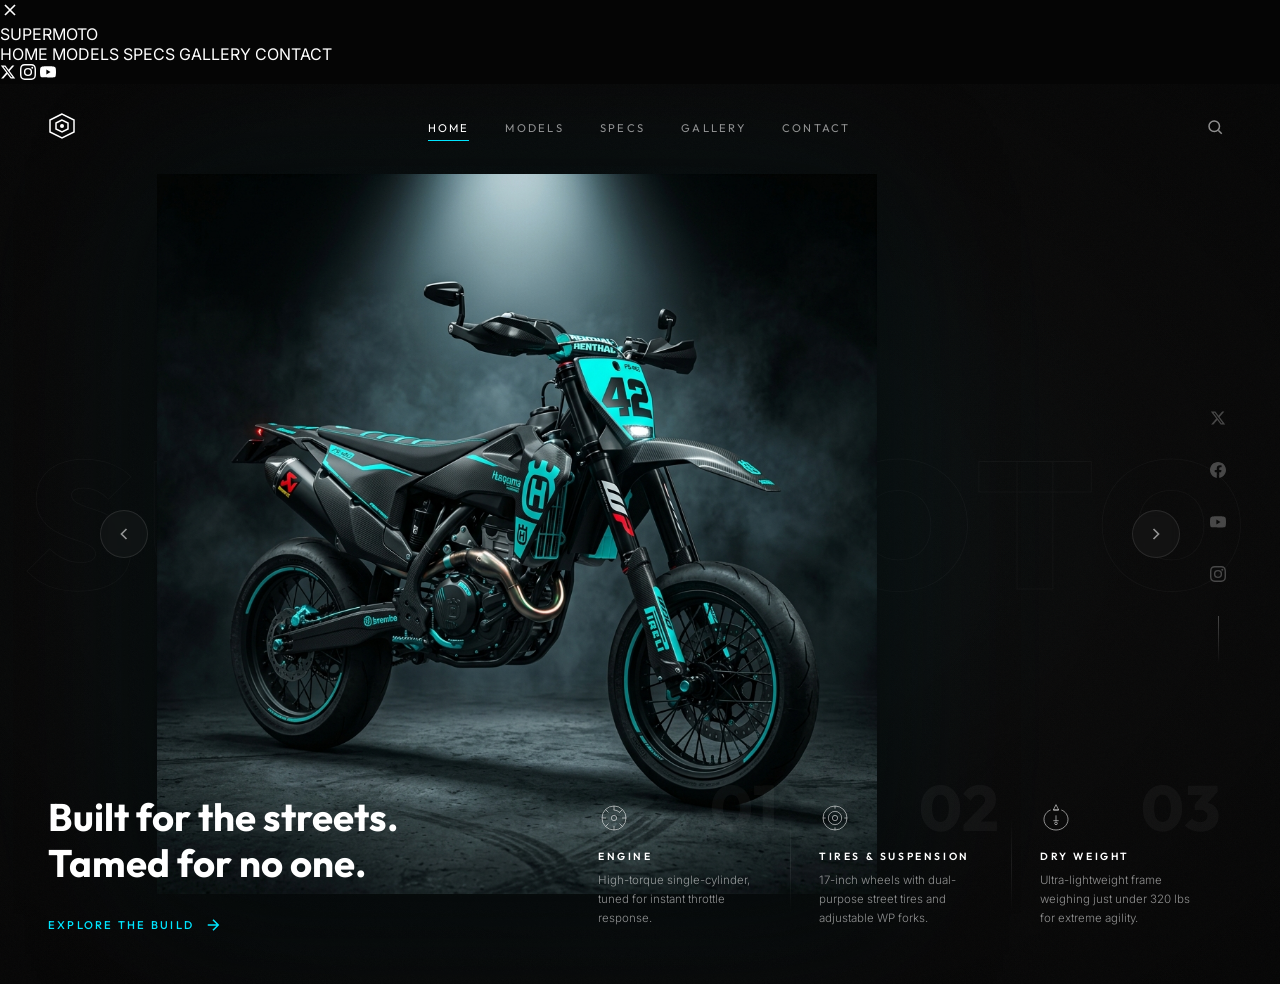
==== index.html @ 672d904a "first commit" ====
<!DOCTYPE html>
<html lang="en">

<head>
  <meta charset="UTF-8">
  <meta name="viewport" content="width=device-width, initial-scale=1.0">
  <meta name="description"
    content="Experience the raw power and agility of our supermoto machines. Built for the streets, tamed for no one.">
  <title>SUPERMOTO | Built for the Streets</title>
  <link rel="preconnect" href="https://fonts.googleapis.com">
  <link rel="preconnect" href="https://fonts.gstatic.com" crossorigin>
  <link
    href="https://fonts.googleapis.com/css2?family=Outfit:wght@100;200;300;400;500;600;700;800;900&family=Inter:wght@100;200;300;400;500;600;700&display=swap"
    rel="stylesheet">
  <link rel="stylesheet" href="asset/css/style.css">

  <!-- Favicon -->
  <link rel="icon" href="data:image/svg+xml,<svg xmlns='http://www.w3.org/2000/svg' viewBox='0 0 28 28'><path d='M14 2L2 8v12l12 6 12-6V8L14 2z' stroke='%2300e5ff' stroke-width='1.5' fill='none'/><circle cx='14' cy='14' r='2' fill='%2300e5ff'/></svg>">
</head>

<body>

  <!-- Preloader -->
  <div id="preloader" class="preloader">
    <div class="preloader-inner">
      <div class="preloader-line"></div>
      <span class="preloader-text">SUPERMOTO</span>
    </div>
  </div>

  <!-- Mobile Menu Overlay -->
  <div class="mobile-menu-overlay" id="mobile-menu-overlay" aria-hidden="true"></div>

  <!-- Mobile Drawer -->
  <nav class="mobile-drawer" id="mobile-drawer" role="dialog" aria-label="Mobile navigation" aria-hidden="true">
    <button class="mobile-drawer-close" id="mobile-drawer-close" aria-label="Close menu">
      <svg width="20" height="20" viewBox="0 0 24 24" fill="none" stroke="currentColor" stroke-width="2">
        <path d="M18 6 6 18M6 6l12 12"/>
      </svg>
    </button>
    <div class="mobile-drawer-logo">SUPERMOTO</div>
    <div class="mobile-drawer-links">
      <a href="#" class="mobile-nav-link active" data-page="home">HOME</a>
      <a href="models.html" class="mobile-nav-link" data-page="models">MODELS</a>
      <a href="specs.html" class="mobile-nav-link" data-page="specs">SPECS</a>
      <a href="gallery.html" class="mobile-nav-link" data-page="gallery">GALLERY</a>
      <a href="contact.html" class="mobile-nav-link" data-page="contact">CONTACT</a>
    </div>
    <div class="mobile-drawer-socials">
      <a href="#" class="mobile-social-link" aria-label="Twitter" rel="noopener">
        <svg width="16" height="16" viewBox="0 0 24 24" fill="currentColor"><path d="M18.244 2.25h3.308l-7.227 8.26 8.502 11.24H16.17l-5.214-6.817L4.99 21.75H1.68l7.73-8.835L1.254 2.25H8.08l4.713 6.231zm-1.161 17.52h1.833L7.084 4.126H5.117z"/></svg>
      </a>
      <a href="#" class="mobile-social-link" aria-label="Instagram" rel="noopener">
        <svg width="16" height="16" viewBox="0 0 24 24" fill="currentColor"><path d="M12 2.163c3.204 0 3.584.012 4.85.07 3.252.148 4.771 1.691 4.919 4.919.058 1.265.069 1.645.069 4.849 0 3.205-.012 3.584-.069 4.849-.149 3.225-1.664 4.771-4.919 4.919-1.266.058-1.644.07-4.85.07-3.204 0-3.584-.012-4.849-.07-3.26-.149-4.771-1.699-4.919-4.92-.058-1.265-.07-1.644-.07-4.849 0-3.204.013-3.583.07-4.849.149-3.227 1.664-4.771 4.919-4.919 1.266-.057 1.645-.069 4.849-.069zM12 0C8.741 0 8.333.014 7.053.072 2.695.272.273 2.69.073 7.052.014 8.333 0 8.741 0 12c0 3.259.014 3.668.072 4.948.2 4.358 2.618 6.78 6.98 6.98C8.333 23.986 8.741 24 12 24c3.259 0 3.668-.014 4.948-.072 4.354-.2 6.782-2.618 6.979-6.98.059-1.28.073-1.689.073-4.948 0-3.259-.014-3.667-.072-4.947-.196-4.354-2.617-6.78-6.979-6.98C15.668.014 15.259 0 12 0zm0 5.838a6.162 6.162 0 1 0 0 12.324 6.162 6.162 0 0 0 0-12.324zM12 16a4 4 0 1 1 0-8 4 4 0 0 1 0 8zm6.406-11.845a1.44 1.44 0 1 0 0 2.881 1.44 1.44 0 0 0 0-2.881z"/></svg>
      </a>
      <a href="#" class="mobile-social-link" aria-label="YouTube" rel="noopener">
        <svg width="16" height="16" viewBox="0 0 24 24" fill="currentColor"><path d="M23.498 6.186a3.016 3.016 0 0 0-2.122-2.136C19.505 3.545 12 3.545 12 3.545s-7.505 0-9.377.505A3.017 3.017 0 0 0 .502 6.186C0 8.07 0 12 0 12s0 3.93.502 5.814a3.016 3.016 0 0 0 2.122 2.136c1.871.505 9.376.505 9.376.505s7.505 0 9.377-.505a3.015 3.015 0 0 0 2.122-2.136C24 15.93 24 12 24 12s0-3.93-.502-5.814zM9.545 15.568V8.432L15.818 12l-6.273 3.568z"/></svg>
      </a>
    </div>
  </nav>

  <!-- Main Hero Section -->
  <section id="hero" class="hero">

    <!-- Atmospheric Background Layers -->
    <div class="hero-bg">
      <div class="hero-vignette"></div>
      <div class="hero-spotlight"></div>
      <div class="hero-grain"></div>
    </div>

    <!-- Faded Background Text -->
    <div class="bg-text" aria-hidden="true">
      <span id="bg-text-content">SUPERMOTO</span>
    </div>

    <!-- Navigation -->
    <header id="main-nav" class="nav">
      <div class="nav-logo" role="img" aria-label="Supermoto logo">
        <svg width="28" height="28" viewBox="0 0 28 28" fill="none" xmlns="http://www.w3.org/2000/svg">
          <path d="M14 2L2 8v12l12 6 12-6V8L14 2z" stroke="currentColor" stroke-width="1.5" fill="none" />
          <path d="M14 8l-6 3v6l6 3 6-3v-6l-6-3z" stroke="currentColor" stroke-width="1.5" fill="none" />
          <circle cx="14" cy="14" r="2" fill="currentColor" />
        </svg>
      </div>
      <nav class="nav-links" id="nav-links" aria-label="Main navigation">
        <a href="#" class="nav-link active" id="nav-home">HOME</a>
        <a href="models.html" class="nav-link" id="nav-models">MODELS</a>
        <a href="specs.html" class="nav-link" id="nav-specs">SPECS</a>
        <a href="gallery.html" class="nav-link" id="nav-gallery">GALLERY</a>
        <a href="contact.html" class="nav-link" id="nav-contact">CONTACT</a>
      </nav>
      <div class="nav-right">
        <button class="nav-search" id="nav-search" aria-label="Search">
          <svg width="18" height="18" viewBox="0 0 24 24" fill="none" stroke="currentColor" stroke-width="2">
            <circle cx="11" cy="11" r="7" />
            <path d="m21 21-4.35-4.35" />
          </svg>
        </button>
        <!-- Hamburger (mobile only) -->
        <button class="nav-hamburger" id="nav-hamburger" aria-label="Open menu" aria-expanded="false" aria-controls="mobile-drawer">
          <span></span>
          <span></span>
          <span></span>
        </button>
      </div>
    </header>

    <!-- Social Links (Right Edge) -->
    <aside class="social-links" id="social-links" aria-label="Social media links">
      <a href="#" class="social-link" id="social-twitter" aria-label="Twitter" rel="noopener">
        <svg width="16" height="16" viewBox="0 0 24 24" fill="currentColor">
          <path d="M18.244 2.25h3.308l-7.227 8.26 8.502 11.24H16.17l-5.214-6.817L4.99 21.75H1.68l7.73-8.835L1.254 2.25H8.08l4.713 6.231zm-1.161 17.52h1.833L7.084 4.126H5.117z" />
        </svg>
      </a>
      <a href="#" class="social-link" id="social-facebook" aria-label="Facebook" rel="noopener">
        <svg width="16" height="16" viewBox="0 0 24 24" fill="currentColor">
          <path d="M24 12.073c0-6.627-5.373-12-12-12s-12 5.373-12 12c0 5.99 4.388 10.954 10.125 11.854v-8.385H7.078v-3.47h3.047V9.43c0-3.007 1.792-4.669 4.533-4.669 1.312 0 2.686.235 2.686.235v2.953H15.83c-1.491 0-1.956.925-1.956 1.874v2.25h3.328l-.532 3.47h-2.796v8.385C19.612 23.027 24 18.062 24 12.073z" />
        </svg>
      </a>
      <a href="#" class="social-link" id="social-youtube" aria-label="YouTube" rel="noopener">
        <svg width="16" height="16" viewBox="0 0 24 24" fill="currentColor">
          <path d="M23.498 6.186a3.016 3.016 0 0 0-2.122-2.136C19.505 3.545 12 3.545 12 3.545s-7.505 0-9.377.505A3.017 3.017 0 0 0 .502 6.186C0 8.07 0 12 0 12s0 3.93.502 5.814a3.016 3.016 0 0 0 2.122 2.136c1.871.505 9.376.505 9.376.505s7.505 0 9.377-.505a3.015 3.015 0 0 0 2.122-2.136C24 15.93 24 12 24 12s0-3.93-.502-5.814zM9.545 15.568V8.432L15.818 12l-6.273 3.568z" />
        </svg>
      </a>
      <a href="#" class="social-link" id="social-instagram" aria-label="Instagram" rel="noopener">
        <svg width="16" height="16" viewBox="0 0 24 24" fill="currentColor">
          <path d="M12 2.163c3.204 0 3.584.012 4.85.07 3.252.148 4.771 1.691 4.919 4.919.058 1.265.069 1.645.069 4.849 0 3.205-.012 3.584-.069 4.849-.149 3.225-1.664 4.771-4.919 4.919-1.266.058-1.644.07-4.85.07-3.204 0-3.584-.012-4.849-.07-3.26-.149-4.771-1.699-4.919-4.92-.058-1.265-.07-1.644-.07-4.849 0-3.204.013-3.583.07-4.849.149-3.227 1.664-4.771 4.919-4.919 1.266-.057 1.645-.069 4.849-.069zM12 0C8.741 0 8.333.014 7.053.072 2.695.272.273 2.69.073 7.052.014 8.333 0 8.741 0 12c0 3.259.014 3.668.072 4.948.2 4.358 2.618 6.78 6.98 6.98C8.333 23.986 8.741 24 12 24c3.259 0 3.668-.014 4.948-.072 4.354-.2 6.782-2.618 6.979-6.98.059-1.28.073-1.689.073-4.948 0-3.259-.014-3.667-.072-4.947-.196-4.354-2.617-6.78-6.979-6.98C15.668.014 15.259 0 12 0zm0 5.838a6.162 6.162 0 1 0 0 12.324 6.162 6.162 0 0 0 0-12.324zM12 16a4 4 0 1 1 0-8 4 4 0 0 1 0 8zm6.406-11.845a1.44 1.44 0 1 0 0 2.881 1.44 1.44 0 0 0 0-2.881z" />
        </svg>
      </a>
      <div class="social-line"></div>
    </aside>

    <!-- Carousel Arrows -->
    <div class="carousel-arrows" role="group" aria-label="Bike carousel controls">
      <button class="carousel-arrow carousel-arrow-left" id="carousel-left" aria-label="Previous bike">
        <svg width="20" height="20" viewBox="0 0 24 24" fill="none" stroke="currentColor" stroke-width="2">
          <path d="M15 18l-6-6 6-6" />
        </svg>
      </button>
      <button class="carousel-arrow carousel-arrow-right" id="carousel-right" aria-label="Next bike">
        <svg width="20" height="20" viewBox="0 0 24 24" fill="none" stroke="currentColor" stroke-width="2">
          <path d="M9 18l6-6-6-6" />
        </svg>
      </button>
    </div>

    <!-- Hero Bike Image -->
    <div class="hero-bike" id="hero-bike" role="img" aria-label="Featured supermoto motorcycle">
      <img src="asset/img/husqvana.png" alt="Husqvarna 701 Supermoto" class="bike-image active" loading="eager">
      <img src="asset/img/KTM.png" alt="KTM 690 SMC R" class="bike-image" loading="lazy">
      <img src="asset/img/YAMAHA.png" alt="Yamaha WR450F Supermoto" class="bike-image" loading="lazy">
      <img src="asset/img/KAWASAKI.png" alt="Kawasaki KLX450R Supermoto" class="bike-image" loading="lazy">
      <img src="asset/img/HONDA.png" alt="Honda CRF450L Supermoto" class="bike-image" loading="lazy">
    </div>

    <!-- Bike Name Indicator -->
    <div class="bike-indicator" id="bike-indicator" aria-live="polite" aria-atomic="true">
      <span class="bike-brand" id="bike-brand">HUSQVARNA</span>
      <span class="bike-model" id="bike-model">701 SUPERMOTO</span>
    </div>

    <!-- Carousel Dots -->
    <div class="carousel-dots" id="carousel-dots" role="tablist" aria-label="Select bike">
      <button class="carousel-dot active" role="tab" aria-selected="true" aria-label="Husqvarna 701" data-index="0"></button>
      <button class="carousel-dot" role="tab" aria-selected="false" aria-label="KTM 690" data-index="1"></button>
      <button class="carousel-dot" role="tab" aria-selected="false" aria-label="Yamaha WR450F" data-index="2"></button>
      <button class="carousel-dot" role="tab" aria-selected="false" aria-label="Kawasaki KLX450R" data-index="3"></button>
      <button class="carousel-dot" role="tab" aria-selected="false" aria-label="Honda CRF450L" data-index="4"></button>
    </div>

    <!-- Bottom Content Layer -->
    <div class="bottom-content">

      <!-- Left: Tagline & CTA -->
      <div class="tagline-block" id="tagline-block">
        <h1 class="tagline" id="tagline-text">
          <span class="tagline-line" id="tagline-line-1">Built for the streets.</span>
          <span class="tagline-line tagline-sub" id="tagline-line-2">Tamed for no one.</span>
        </h1>
        <a href="models.html" class="cta-link" id="cta-explore">
          EXPLORE THE BUILD
          <svg class="cta-arrow" width="18" height="18" viewBox="0 0 24 24" fill="none" stroke="currentColor"
            stroke-width="2">
            <path d="M5 12h14M12 5l7 7-7 7" />
          </svg>
        </a>
      </div>

      <!-- Right: Feature Columns -->
      <div class="features" id="features">
        <!-- Column 01: ENGINE -->
        <div class="feature-col" id="feature-engine">
          <div class="feature-number">01</div>
          <div class="feature-icon">
            <svg width="32" height="32" viewBox="0 0 48 48" fill="none" stroke="currentColor" stroke-width="1.5">
              <circle cx="24" cy="24" r="18" />
              <circle cx="24" cy="24" r="4" />
              <path d="M24 6v6M24 36v6M6 24h6M36 24h6" />
              <path d="M11.5 11.5l4.2 4.2M32.3 32.3l4.2 4.2M11.5 36.5l4.2-4.2M32.3 15.7l4.2-4.2" />
              <path d="M24 12a12 12 0 0 1 8.49 3.51" stroke-linecap="round" />
            </svg>
          </div>
          <h3 class="feature-heading">ENGINE</h3>
          <p class="feature-text" id="feat-engine-text">High-torque single-cylinder, tuned for instant throttle response.</p>
        </div>

        <!-- Divider -->
        <div class="feature-divider"></div>

        <!-- Column 02: TIRES & SUSPENSION -->
        <div class="feature-col" id="feature-tires">
          <div class="feature-number">02</div>
          <div class="feature-icon">
            <svg width="32" height="32" viewBox="0 0 48 48" fill="none" stroke="currentColor" stroke-width="1.5">
              <circle cx="24" cy="24" r="18" />
              <circle cx="24" cy="24" r="10" />
              <circle cx="24" cy="24" r="4" />
              <path d="M24 6v4M24 38v4M6 24h4M38 24h4" />
            </svg>
          </div>
          <h3 class="feature-heading">TIRES &amp; SUSPENSION</h3>
          <p class="feature-text" id="feat-tires-text">17-inch wheels with dual-purpose street tires and adjustable WP forks.</p>
        </div>

        <!-- Divider -->
        <div class="feature-divider"></div>

        <!-- Column 03: DRY WEIGHT -->
        <div class="feature-col" id="feature-weight">
          <div class="feature-number">03</div>
          <div class="feature-icon">
            <svg width="32" height="32" viewBox="0 0 48 48" fill="none" stroke="currentColor" stroke-width="1.5">
              <path d="M24 4l-4 8h8l-4-8z" />
              <path d="M16 12c-6 2-10 8-10 14 0 8.837 8.059 16 18 16s18-7.163 18-16c0-6-4-12-10-14" />
              <path d="M20 12h8" />
              <path d="M24 20v8" />
              <path d="M20 28h8" />
              <circle cx="24" cy="32" r="2" />
            </svg>
          </div>
          <h3 class="feature-heading">DRY WEIGHT</h3>
          <p class="feature-text" id="feat-weight-text">Ultra-lightweight frame weighing just under 320 lbs for extreme agility.</p>
        </div>
      </div>

    </div>

  </section>

  <script src="asset/js/script.js"></script>
</body>

</html>
---- asset/css/style.css ----
/* ============================================
   SUPERMOTO — Premium Landing Page Styles
   ============================================ */

/* ---------- Reset & Base ---------- */
*,
*::before,
*::after {
  margin: 0;
  padding: 0;
  box-sizing: border-box;
}

:root {
  --accent: #00e5ff;
  --accent-dim: rgba(0, 229, 255, 0.35);
  --accent-glow: rgba(0, 229, 255, 0.12);
  --bg-dark: #0a0a0a;
  --bg-deep: #050505;
  --text-primary: #ffffff;
  --text-secondary: rgba(255, 255, 255, 0.55);
  --text-muted: rgba(255, 255, 255, 0.25);
  --font-display: 'Outfit', sans-serif;
  --font-body: 'Inter', sans-serif;
}

html {
  font-size: 16px;
  scroll-behavior: smooth;
}

body {
  font-family: var(--font-body);
  background: var(--bg-deep);
  color: var(--text-primary);
  overflow-x: hidden;
  -webkit-font-smoothing: antialiased;
  -moz-osx-font-smoothing: grayscale;
}

a {
  text-decoration: none;
  color: inherit;
}

button {
  background: none;
  border: none;
  cursor: pointer;
  color: inherit;
  font-family: inherit;
}

/* ---------- Preloader ---------- */
.preloader {
  position: fixed;
  inset: 0;
  z-index: 9999;
  background: var(--bg-deep);
  display: flex;
  align-items: center;
  justify-content: center;
  transition: opacity 0.6s ease, visibility 0.6s ease;
}

.preloader.hidden {
  opacity: 0;
  visibility: hidden;
  pointer-events: none;
}

.preloader-inner {
  display: flex;
  flex-direction: column;
  align-items: center;
  gap: 24px;
}

.preloader-line {
  width: 120px;
  height: 1px;
  background: var(--text-muted);
  position: relative;
  overflow: hidden;
}

.preloader-line::after {
  content: '';
  position: absolute;
  top: 0;
  left: -100%;
  width: 100%;
  height: 100%;
  background: var(--accent);
  animation: preloaderSlide 1.2s ease-in-out infinite;
}

@keyframes preloaderSlide {
  0% {
    left: -100%;
  }

  50% {
    left: 0;
  }

  100% {
    left: 100%;
  }
}

.preloader-text {
  font-family: var(--font-display);
  font-size: 0.75rem;
  letter-spacing: 0.35em;
  color: var(--text-muted);
  font-weight: 300;
}

/* ---------- Hero Section ---------- */
.hero {
  position: relative;
  width: 100%;
  height: 100vh;
  min-height: 600px;
  overflow: hidden;
  display: flex;
  align-items: center;
  justify-content: center;
}

/* ---------- Atmospheric Background ---------- */
.hero-bg {
  position: absolute;
  inset: 0;
  z-index: 0;
  background: var(--bg-dark);
}

.hero-spotlight {
  position: absolute;
  inset: 0;
  background: radial-gradient(ellipse 60% 55% at 50% 45%,
      rgba(255, 255, 255, 0.04) 0%,
      rgba(0, 229, 255, 0.015) 30%,
      transparent 70%);
}

.hero-vignette {
  position: absolute;
  inset: 0;
  background: radial-gradient(ellipse 80% 80% at 50% 50%,
      transparent 30%,
      rgba(0, 0, 0, 0.65) 100%);
  z-index: 1;
}

.hero-grain {
  position: absolute;
  inset: 0;
  opacity: 0.03;
  z-index: 2;
  background-image: url("data:image/svg+xml,%3Csvg viewBox='0 0 256 256' xmlns='http://www.w3.org/2000/svg'%3E%3Cfilter id='noise'%3E%3CfeTurbulence type='fractalNoise' baseFrequency='0.9' numOctaves='4' stitchTiles='stitch'/%3E%3C/filter%3E%3Crect width='100%25' height='100%25' filter='url(%23noise)'/%3E%3C/svg%3E");
  background-repeat: repeat;
  background-size: 128px 128px;
  pointer-events: none;
}

/* ---------- Background Text (Faded) ---------- */
.bg-text {
  position: absolute;
  top: 50%;
  left: 50%;
  transform: translate(-50%, -55%);
  z-index: 1;
  pointer-events: none;
  user-select: none;
  overflow: hidden;
}

.bg-text span {
  font-family: var(--font-display);
  font-size: clamp(6rem, 14vw, 16rem);
  font-weight: 900;
  color: transparent;
  -webkit-text-stroke: 1px rgba(255, 255, 255, 0.035);
  letter-spacing: 0.05em;
  white-space: nowrap;
  display: block;
}

/* ---------- Navigation ---------- */
.nav {
  position: absolute;
  top: 0;
  left: 0;
  right: 0;
  z-index: 100;
  display: flex;
  align-items: center;
  justify-content: space-between;
  padding: 28px 48px;
}

.nav-logo {
  color: var(--text-primary);
  opacity: 0;
  animation: fadeSlideDown 0.8s ease forwards 1.2s;
}

.nav-logo svg {
  transition: color 0.3s ease;
}

.nav-logo:hover svg {
  color: var(--accent);
}

.nav-links {
  display: flex;
  gap: 36px;
  opacity: 0;
  animation: fadeSlideDown 0.8s ease forwards 1.4s;
}

.nav-link {
  font-family: var(--font-display);
  font-size: 0.7rem;
  font-weight: 400;
  letter-spacing: 0.2em;
  color: var(--text-secondary);
  position: relative;
  padding: 4px 0;
  transition: color 0.3s ease;
}

.nav-link::after {
  content: '';
  position: absolute;
  bottom: -2px;
  left: 0;
  width: 0;
  height: 1px;
  background: var(--accent);
  transition: width 0.3s ease;
}

.nav-link:hover,
.nav-link.active {
  color: var(--text-primary);
}

.nav-link:hover::after,
.nav-link.active::after {
  width: 100%;
}

.nav-search {
  opacity: 0;
  animation: fadeSlideDown 0.8s ease forwards 1.6s;
  color: var(--text-secondary);
  transition: color 0.3s ease;
  padding: 4px;
}

.nav-search:hover {
  color: var(--accent);
}

/* ---------- Social Links ---------- */
.social-links {
  position: absolute;
  right: 48px;
  top: 50%;
  transform: translateY(-50%);
  z-index: 100;
  display: flex;
  flex-direction: column;
  align-items: center;
  gap: 20px;
  opacity: 0;
  animation: fadeSlideLeft 0.8s ease forwards 1.8s;
}

.social-link {
  color: var(--text-muted);
  transition: color 0.3s ease, transform 0.3s ease;
  padding: 6px;
}

.social-link:hover {
  color: var(--accent);
  transform: scale(1.15);
}

.social-line {
  width: 1px;
  height: 48px;
  background: linear-gradient(to bottom, var(--text-muted), transparent);
  margin-top: 4px;
}

/* ---------- Carousel Arrows ---------- */
.carousel-arrows {
  position: absolute;
  top: 50%;
  left: 0;
  right: 0;
  transform: translateY(-50%);
  z-index: 50;
  display: flex;
  justify-content: space-between;
  padding: 0 100px;
  pointer-events: none;
}

.carousel-arrow {
  pointer-events: all;
  width: 48px;
  height: 48px;
  border-radius: 50%;
  border: 1px solid rgba(255, 255, 255, 0.1);
  display: flex;
  align-items: center;
  justify-content: center;
  color: var(--text-secondary);
  transition: all 0.3s ease;
  backdrop-filter: blur(4px);
  background: rgba(255, 255, 255, 0.03);
  opacity: 0;
  animation: fadeIn 0.8s ease forwards 2s;
}

.carousel-arrow:hover {
  border-color: var(--accent);
  color: var(--accent);
  background: rgba(0, 229, 255, 0.06);
  box-shadow: 0 0 24px rgba(0, 229, 255, 0.1);
}

/* ---------- Hero Bike ---------- */
.hero-bike {
  position: relative;
  z-index: 10;
  display: grid;
  align-items: center;
  justify-content: center;
  width: 100%;
  max-width: 720px;
  opacity: 0;
  transform: scale(0.92);
  animation: bikeReveal 1.4s cubic-bezier(0.16, 1, 0.3, 1) forwards 0.6s;
}

.hero-bike img {
  grid-area: 1 / 1;
  width: 100%;
  height: auto;
  object-fit: contain;
  filter: drop-shadow(0 20px 60px rgba(0, 0, 0, 0.6)) drop-shadow(0 0 80px rgba(0, 229, 255, 0.06));
  transition: opacity 0.6s cubic-bezier(0.16, 1, 0.3, 1), transform 0.6s cubic-bezier(0.16, 1, 0.3, 1);
  opacity: 0;
  pointer-events: none;
  transform: translate(var(--px, 0px), var(--py, 0px)) scale(1);
}

.hero-bike img.active {
  opacity: 1;
  pointer-events: auto;
}

.hero-bike:hover img.active {
  transform: translate(var(--px, 0px), var(--py, 0px)) scale(1.02);
}

/* ---------- Bottom Content ---------- */
.bottom-content {
  position: absolute;
  bottom: 0;
  left: 0;
  right: 0;
  z-index: 100;
  display: flex;
  justify-content: space-between;
  align-items: flex-end;
  padding: 0 48px 40px;
  gap: 40px;
}

/* -- Tagline Block -- */
.tagline-block {
  max-width: 380px;
  opacity: 0;
  animation: fadeSlideUp 1s ease forwards 1.6s;
}

.tagline {
  font-family: var(--font-display);
  font-size: clamp(1.6rem, 3vw, 2.4rem);
  font-weight: 700;
  line-height: 1.2;
  margin-bottom: 20px;
}

.tagline-line {
  display: block;
  overflow: hidden;
}

.tagline-line[data-delay="1"] {
  color: var(--text-secondary);
  font-weight: 400;
  font-size: clamp(1.3rem, 2.4vw, 1.9rem);
}

.cta-link {
  display: inline-flex;
  align-items: center;
  gap: 10px;
  font-family: var(--font-display);
  font-size: 0.7rem;
  font-weight: 500;
  letter-spacing: 0.2em;
  color: var(--accent);
  padding: 10px 0;
  position: relative;
  transition: gap 0.3s ease;
}

.cta-link::before {
  content: '';
  position: absolute;
  bottom: 6px;
  left: 0;
  width: 0;
  height: 1px;
  background: var(--accent);
  transition: width 0.4s ease;
}

.cta-link:hover {
  gap: 16px;
}

.cta-link:hover::before {
  width: calc(100% - 28px);
}

.cta-arrow {
  transition: transform 0.3s ease;
}

.cta-link:hover .cta-arrow {
  transform: translateX(4px);
}

/* -- Features Columns -- */
.features {
  display: flex;
  gap: 0;
  align-items: flex-start;
  opacity: 0;
  animation: fadeSlideUp 1s ease forwards 1.8s;
}

.feature-col {
  padding: 16px 28px;
  max-width: 220px;
  position: relative;
  cursor: default;
  transition: background 0.3s ease;
}

.feature-col:hover {
  background: rgba(255, 255, 255, 0.02);
}

.feature-col:hover .feature-number {
  color: var(--accent);
  text-shadow: 0 0 20px var(--accent-dim);
}

.feature-col:hover .feature-icon {
  color: var(--accent);
}

.feature-number {
  font-family: var(--font-display);
  font-size: 4rem;
  font-weight: 800;
  color: rgba(255, 255, 255, 0.04);
  position: absolute;
  top: -10px;
  right: 12px;
  line-height: 1;
  transition: color 0.4s ease, text-shadow 0.4s ease;
  pointer-events: none;
  user-select: none;
}

.feature-icon {
  color: var(--text-secondary);
  margin-bottom: 12px;
  transition: color 0.3s ease;
}

.feature-heading {
  font-family: var(--font-display);
  font-size: 0.65rem;
  font-weight: 600;
  letter-spacing: 0.25em;
  color: var(--text-primary);
  margin-bottom: 8px;
}

.feature-text {
  font-size: 0.72rem;
  font-weight: 300;
  line-height: 1.65;
  color: var(--text-secondary);
}

.feature-divider {
  width: 1px;
  height: 100px;
  background: linear-gradient(to bottom, transparent, rgba(255, 255, 255, 0.08), transparent);
  align-self: center;
  flex-shrink: 0;
}

/* ---------- Animations ---------- */
@keyframes fadeSlideDown {
  from {
    opacity: 0;
    transform: translateY(-16px);
  }

  to {
    opacity: 1;
    transform: translateY(0);
  }
}

@keyframes fadeSlideUp {
  from {
    opacity: 0;
    transform: translateY(24px);
  }

  to {
    opacity: 1;
    transform: translateY(0);
  }
}

@keyframes fadeSlideLeft {
  from {
    opacity: 0;
    transform: translate(16px, -50%);
  }

  to {
    opacity: 1;
    transform: translate(0, -50%);
  }
}

@keyframes fadeIn {
  from {
    opacity: 0;
  }

  to {
    opacity: 1;
  }
}

@keyframes bikeReveal {
  from {
    opacity: 0;
    transform: scale(0.92);
  }

  to {
    opacity: 1;
    transform: scale(1);
  }
}

/* ---------- Parallax & Interactive Glow ---------- */
.hero-bike.parallax-active img {
  transition: transform 0.1s ease-out;
}

/* ---------- Responsive ---------- */
@media (max-width: 1100px) {
  .bottom-content {
    flex-direction: column;
    align-items: flex-start;
    padding: 0 36px 32px;
    gap: 28px;
  }

  .features {
    width: 100%;
    justify-content: flex-start;
  }

  .carousel-arrows {
    padding: 0 48px;
  }
}

@media (max-width: 768px) {
  .nav {
    padding: 20px 24px;
  }

  .nav-links {
    gap: 18px;
  }

  .nav-link {
    font-size: 0.6rem;
  }

  .social-links {
    display: none;
  }

  .carousel-arrows {
    padding: 0 24px;
  }

  .carousel-arrow {
    width: 36px;
    height: 36px;
  }

  .hero-bike {
    max-width: 90%;
  }

  .bottom-content {
    padding: 0 24px 24px;
    gap: 20px;
  }

  .features {
    flex-direction: column;
    gap: 0;
  }

  .feature-divider {
    width: 100%;
    height: 1px;
    background: linear-gradient(to right, transparent, rgba(255, 255, 255, 0.08), transparent);
  }

  .feature-col {
    max-width: 100%;
    padding: 16px 0;
  }

  .feature-number {
    font-size: 3rem;
  }
}

@media (max-width: 480px) {
  .nav-links {
    display: none;
  }

  .bg-text span {
    font-size: 4rem;
  }

  .tagline {
    font-size: 1.4rem;
  }

  .tagline-line[data-delay="1"] {
    font-size: 1.1rem;
  }
}
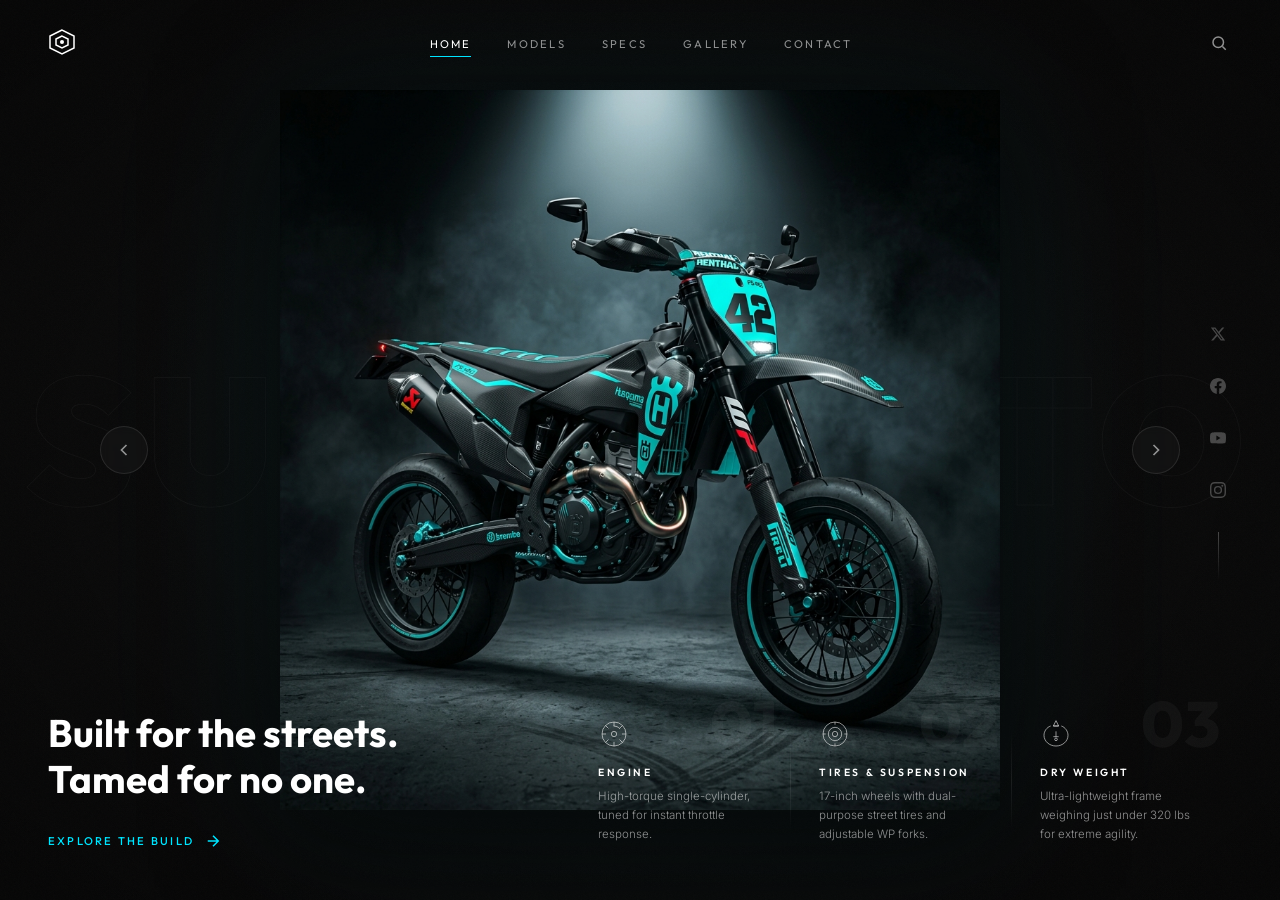
==== commit 92d61626: "Css updated" ====
--- a/index.html
+++ b/index.html
@@ -15,7 +15,8 @@
   <link rel="stylesheet" href="asset/css/style.css">
 
   <!-- Favicon -->
-  <link rel="icon" href="data:image/svg+xml,<svg xmlns='http://www.w3.org/2000/svg' viewBox='0 0 28 28'><path d='M14 2L2 8v12l12 6 12-6V8L14 2z' stroke='%2300e5ff' stroke-width='1.5' fill='none'/><circle cx='14' cy='14' r='2' fill='%2300e5ff'/></svg>">
+  <link rel="icon"
+    href="data:image/svg+xml,<svg xmlns='http://www.w3.org/2000/svg' viewBox='0 0 28 28'><path d='M14 2L2 8v12l12 6 12-6V8L14 2z' stroke='%2300e5ff' stroke-width='1.5' fill='none'/><circle cx='14' cy='14' r='2' fill='%2300e5ff'/></svg>">
 </head>
 
 <body>
@@ -35,7 +36,7 @@
   <nav class="mobile-drawer" id="mobile-drawer" role="dialog" aria-label="Mobile navigation" aria-hidden="true">
     <button class="mobile-drawer-close" id="mobile-drawer-close" aria-label="Close menu">
       <svg width="20" height="20" viewBox="0 0 24 24" fill="none" stroke="currentColor" stroke-width="2">
-        <path d="M18 6 6 18M6 6l12 12"/>
+        <path d="M18 6 6 18M6 6l12 12" />
       </svg>
     </button>
     <div class="mobile-drawer-logo">SUPERMOTO</div>
@@ -48,13 +49,22 @@
     </div>
     <div class="mobile-drawer-socials">
       <a href="#" class="mobile-social-link" aria-label="Twitter" rel="noopener">
-        <svg width="16" height="16" viewBox="0 0 24 24" fill="currentColor"><path d="M18.244 2.25h3.308l-7.227 8.26 8.502 11.24H16.17l-5.214-6.817L4.99 21.75H1.68l7.73-8.835L1.254 2.25H8.08l4.713 6.231zm-1.161 17.52h1.833L7.084 4.126H5.117z"/></svg>
+        <svg width="16" height="16" viewBox="0 0 24 24" fill="currentColor">
+          <path
+            d="M18.244 2.25h3.308l-7.227 8.26 8.502 11.24H16.17l-5.214-6.817L4.99 21.75H1.68l7.73-8.835L1.254 2.25H8.08l4.713 6.231zm-1.161 17.52h1.833L7.084 4.126H5.117z" />
+        </svg>
       </a>
       <a href="#" class="mobile-social-link" aria-label="Instagram" rel="noopener">
-        <svg width="16" height="16" viewBox="0 0 24 24" fill="currentColor"><path d="M12 2.163c3.204 0 3.584.012 4.85.07 3.252.148 4.771 1.691 4.919 4.919.058 1.265.069 1.645.069 4.849 0 3.205-.012 3.584-.069 4.849-.149 3.225-1.664 4.771-4.919 4.919-1.266.058-1.644.07-4.85.07-3.204 0-3.584-.012-4.849-.07-3.26-.149-4.771-1.699-4.919-4.92-.058-1.265-.07-1.644-.07-4.849 0-3.204.013-3.583.07-4.849.149-3.227 1.664-4.771 4.919-4.919 1.266-.057 1.645-.069 4.849-.069zM12 0C8.741 0 8.333.014 7.053.072 2.695.272.273 2.69.073 7.052.014 8.333 0 8.741 0 12c0 3.259.014 3.668.072 4.948.2 4.358 2.618 6.78 6.98 6.98C8.333 23.986 8.741 24 12 24c3.259 0 3.668-.014 4.948-.072 4.354-.2 6.782-2.618 6.979-6.98.059-1.28.073-1.689.073-4.948 0-3.259-.014-3.667-.072-4.947-.196-4.354-2.617-6.78-6.979-6.98C15.668.014 15.259 0 12 0zm0 5.838a6.162 6.162 0 1 0 0 12.324 6.162 6.162 0 0 0 0-12.324zM12 16a4 4 0 1 1 0-8 4 4 0 0 1 0 8zm6.406-11.845a1.44 1.44 0 1 0 0 2.881 1.44 1.44 0 0 0 0-2.881z"/></svg>
+        <svg width="16" height="16" viewBox="0 0 24 24" fill="currentColor">
+          <path
+            d="M12 2.163c3.204 0 3.584.012 4.85.07 3.252.148 4.771 1.691 4.919 4.919.058 1.265.069 1.645.069 4.849 0 3.205-.012 3.584-.069 4.849-.149 3.225-1.664 4.771-4.919 4.919-1.266.058-1.644.07-4.85.07-3.204 0-3.584-.012-4.849-.07-3.26-.149-4.771-1.699-4.919-4.92-.058-1.265-.07-1.644-.07-4.849 0-3.204.013-3.583.07-4.849.149-3.227 1.664-4.771 4.919-4.919 1.266-.057 1.645-.069 4.849-.069zM12 0C8.741 0 8.333.014 7.053.072 2.695.272.273 2.69.073 7.052.014 8.333 0 8.741 0 12c0 3.259.014 3.668.072 4.948.2 4.358 2.618 6.78 6.98 6.98C8.333 23.986 8.741 24 12 24c3.259 0 3.668-.014 4.948-.072 4.354-.2 6.782-2.618 6.979-6.98.059-1.28.073-1.689.073-4.948 0-3.259-.014-3.667-.072-4.947-.196-4.354-2.617-6.78-6.979-6.98C15.668.014 15.259 0 12 0zm0 5.838a6.162 6.162 0 1 0 0 12.324 6.162 6.162 0 0 0 0-12.324zM12 16a4 4 0 1 1 0-8 4 4 0 0 1 0 8zm6.406-11.845a1.44 1.44 0 1 0 0 2.881 1.44 1.44 0 0 0 0-2.881z" />
+        </svg>
       </a>
       <a href="#" class="mobile-social-link" aria-label="YouTube" rel="noopener">
-        <svg width="16" height="16" viewBox="0 0 24 24" fill="currentColor"><path d="M23.498 6.186a3.016 3.016 0 0 0-2.122-2.136C19.505 3.545 12 3.545 12 3.545s-7.505 0-9.377.505A3.017 3.017 0 0 0 .502 6.186C0 8.07 0 12 0 12s0 3.93.502 5.814a3.016 3.016 0 0 0 2.122 2.136c1.871.505 9.376.505 9.376.505s7.505 0 9.377-.505a3.015 3.015 0 0 0 2.122-2.136C24 15.93 24 12 24 12s0-3.93-.502-5.814zM9.545 15.568V8.432L15.818 12l-6.273 3.568z"/></svg>
+        <svg width="16" height="16" viewBox="0 0 24 24" fill="currentColor">
+          <path
+            d="M23.498 6.186a3.016 3.016 0 0 0-2.122-2.136C19.505 3.545 12 3.545 12 3.545s-7.505 0-9.377.505A3.017 3.017 0 0 0 .502 6.186C0 8.07 0 12 0 12s0 3.93.502 5.814a3.016 3.016 0 0 0 2.122 2.136c1.871.505 9.376.505 9.376.505s7.505 0 9.377-.505a3.015 3.015 0 0 0 2.122-2.136C24 15.93 24 12 24 12s0-3.93-.502-5.814zM9.545 15.568V8.432L15.818 12l-6.273 3.568z" />
+        </svg>
       </a>
     </div>
   </nav>
@@ -98,7 +108,8 @@
           </svg>
         </button>
         <!-- Hamburger (mobile only) -->
-        <button class="nav-hamburger" id="nav-hamburger" aria-label="Open menu" aria-expanded="false" aria-controls="mobile-drawer">
+        <button class="nav-hamburger" id="nav-hamburger" aria-label="Open menu" aria-expanded="false"
+          aria-controls="mobile-drawer">
           <span></span>
           <span></span>
           <span></span>
@@ -110,22 +121,26 @@
     <aside class="social-links" id="social-links" aria-label="Social media links">
       <a href="#" class="social-link" id="social-twitter" aria-label="Twitter" rel="noopener">
         <svg width="16" height="16" viewBox="0 0 24 24" fill="currentColor">
-          <path d="M18.244 2.25h3.308l-7.227 8.26 8.502 11.24H16.17l-5.214-6.817L4.99 21.75H1.68l7.73-8.835L1.254 2.25H8.08l4.713 6.231zm-1.161 17.52h1.833L7.084 4.126H5.117z" />
+          <path
+            d="M18.244 2.25h3.308l-7.227 8.26 8.502 11.24H16.17l-5.214-6.817L4.99 21.75H1.68l7.73-8.835L1.254 2.25H8.08l4.713 6.231zm-1.161 17.52h1.833L7.084 4.126H5.117z" />
         </svg>
       </a>
       <a href="#" class="social-link" id="social-facebook" aria-label="Facebook" rel="noopener">
         <svg width="16" height="16" viewBox="0 0 24 24" fill="currentColor">
-          <path d="M24 12.073c0-6.627-5.373-12-12-12s-12 5.373-12 12c0 5.99 4.388 10.954 10.125 11.854v-8.385H7.078v-3.47h3.047V9.43c0-3.007 1.792-4.669 4.533-4.669 1.312 0 2.686.235 2.686.235v2.953H15.83c-1.491 0-1.956.925-1.956 1.874v2.25h3.328l-.532 3.47h-2.796v8.385C19.612 23.027 24 18.062 24 12.073z" />
+          <path
+            d="M24 12.073c0-6.627-5.373-12-12-12s-12 5.373-12 12c0 5.99 4.388 10.954 10.125 11.854v-8.385H7.078v-3.47h3.047V9.43c0-3.007 1.792-4.669 4.533-4.669 1.312 0 2.686.235 2.686.235v2.953H15.83c-1.491 0-1.956.925-1.956 1.874v2.25h3.328l-.532 3.47h-2.796v8.385C19.612 23.027 24 18.062 24 12.073z" />
         </svg>
       </a>
       <a href="#" class="social-link" id="social-youtube" aria-label="YouTube" rel="noopener">
         <svg width="16" height="16" viewBox="0 0 24 24" fill="currentColor">
-          <path d="M23.498 6.186a3.016 3.016 0 0 0-2.122-2.136C19.505 3.545 12 3.545 12 3.545s-7.505 0-9.377.505A3.017 3.017 0 0 0 .502 6.186C0 8.07 0 12 0 12s0 3.93.502 5.814a3.016 3.016 0 0 0 2.122 2.136c1.871.505 9.376.505 9.376.505s7.505 0 9.377-.505a3.015 3.015 0 0 0 2.122-2.136C24 15.93 24 12 24 12s0-3.93-.502-5.814zM9.545 15.568V8.432L15.818 12l-6.273 3.568z" />
+          <path
+            d="M23.498 6.186a3.016 3.016 0 0 0-2.122-2.136C19.505 3.545 12 3.545 12 3.545s-7.505 0-9.377.505A3.017 3.017 0 0 0 .502 6.186C0 8.07 0 12 0 12s0 3.93.502 5.814a3.016 3.016 0 0 0 2.122 2.136c1.871.505 9.376.505 9.376.505s7.505 0 9.377-.505a3.015 3.015 0 0 0 2.122-2.136C24 15.93 24 12 24 12s0-3.93-.502-5.814zM9.545 15.568V8.432L15.818 12l-6.273 3.568z" />
         </svg>
       </a>
       <a href="#" class="social-link" id="social-instagram" aria-label="Instagram" rel="noopener">
         <svg width="16" height="16" viewBox="0 0 24 24" fill="currentColor">
-          <path d="M12 2.163c3.204 0 3.584.012 4.85.07 3.252.148 4.771 1.691 4.919 4.919.058 1.265.069 1.645.069 4.849 0 3.205-.012 3.584-.069 4.849-.149 3.225-1.664 4.771-4.919 4.919-1.266.058-1.644.07-4.85.07-3.204 0-3.584-.012-4.849-.07-3.26-.149-4.771-1.699-4.919-4.92-.058-1.265-.07-1.644-.07-4.849 0-3.204.013-3.583.07-4.849.149-3.227 1.664-4.771 4.919-4.919 1.266-.057 1.645-.069 4.849-.069zM12 0C8.741 0 8.333.014 7.053.072 2.695.272.273 2.69.073 7.052.014 8.333 0 8.741 0 12c0 3.259.014 3.668.072 4.948.2 4.358 2.618 6.78 6.98 6.98C8.333 23.986 8.741 24 12 24c3.259 0 3.668-.014 4.948-.072 4.354-.2 6.782-2.618 6.979-6.98.059-1.28.073-1.689.073-4.948 0-3.259-.014-3.667-.072-4.947-.196-4.354-2.617-6.78-6.979-6.98C15.668.014 15.259 0 12 0zm0 5.838a6.162 6.162 0 1 0 0 12.324 6.162 6.162 0 0 0 0-12.324zM12 16a4 4 0 1 1 0-8 4 4 0 0 1 0 8zm6.406-11.845a1.44 1.44 0 1 0 0 2.881 1.44 1.44 0 0 0 0-2.881z" />
+          <path
+            d="M12 2.163c3.204 0 3.584.012 4.85.07 3.252.148 4.771 1.691 4.919 4.919.058 1.265.069 1.645.069 4.849 0 3.205-.012 3.584-.069 4.849-.149 3.225-1.664 4.771-4.919 4.919-1.266.058-1.644.07-4.85.07-3.204 0-3.584-.012-4.849-.07-3.26-.149-4.771-1.699-4.919-4.92-.058-1.265-.07-1.644-.07-4.849 0-3.204.013-3.583.07-4.849.149-3.227 1.664-4.771 4.919-4.919 1.266-.057 1.645-.069 4.849-.069zM12 0C8.741 0 8.333.014 7.053.072 2.695.272.273 2.69.073 7.052.014 8.333 0 8.741 0 12c0 3.259.014 3.668.072 4.948.2 4.358 2.618 6.78 6.98 6.98C8.333 23.986 8.741 24 12 24c3.259 0 3.668-.014 4.948-.072 4.354-.2 6.782-2.618 6.979-6.98.059-1.28.073-1.689.073-4.948 0-3.259-.014-3.667-.072-4.947-.196-4.354-2.617-6.78-6.979-6.98C15.668.014 15.259 0 12 0zm0 5.838a6.162 6.162 0 1 0 0 12.324 6.162 6.162 0 0 0 0-12.324zM12 16a4 4 0 1 1 0-8 4 4 0 0 1 0 8zm6.406-11.845a1.44 1.44 0 1 0 0 2.881 1.44 1.44 0 0 0 0-2.881z" />
         </svg>
       </a>
       <div class="social-line"></div>
@@ -162,10 +177,12 @@
 
     <!-- Carousel Dots -->
     <div class="carousel-dots" id="carousel-dots" role="tablist" aria-label="Select bike">
-      <button class="carousel-dot active" role="tab" aria-selected="true" aria-label="Husqvarna 701" data-index="0"></button>
+      <button class="carousel-dot active" role="tab" aria-selected="true" aria-label="Husqvarna 701"
+        data-index="0"></button>
       <button class="carousel-dot" role="tab" aria-selected="false" aria-label="KTM 690" data-index="1"></button>
       <button class="carousel-dot" role="tab" aria-selected="false" aria-label="Yamaha WR450F" data-index="2"></button>
-      <button class="carousel-dot" role="tab" aria-selected="false" aria-label="Kawasaki KLX450R" data-index="3"></button>
+      <button class="carousel-dot" role="tab" aria-selected="false" aria-label="Kawasaki KLX450R"
+        data-index="3"></button>
       <button class="carousel-dot" role="tab" aria-selected="false" aria-label="Honda CRF450L" data-index="4"></button>
     </div>
 
@@ -202,7 +219,8 @@
             </svg>
           </div>
           <h3 class="feature-heading">ENGINE</h3>
-          <p class="feature-text" id="feat-engine-text">High-torque single-cylinder, tuned for instant throttle response.</p>
+          <p class="feature-text" id="feat-engine-text">High-torque single-cylinder, tuned for instant throttle
+            response.</p>
         </div>
 
         <!-- Divider -->
@@ -220,7 +238,8 @@
             </svg>
           </div>
           <h3 class="feature-heading">TIRES &amp; SUSPENSION</h3>
-          <p class="feature-text" id="feat-tires-text">17-inch wheels with dual-purpose street tires and adjustable WP forks.</p>
+          <p class="feature-text" id="feat-tires-text">17-inch wheels with dual-purpose street tires and adjustable WP
+            forks.</p>
         </div>
 
         <!-- Divider -->
@@ -240,7 +259,8 @@
             </svg>
           </div>
           <h3 class="feature-heading">DRY WEIGHT</h3>
-          <p class="feature-text" id="feat-weight-text">Ultra-lightweight frame weighing just under 320 lbs for extreme agility.</p>
+          <p class="feature-text" id="feat-weight-text">Ultra-lightweight frame weighing just under 320 lbs for extreme
+            agility.</p>
         </div>
       </div>
 
--- a/asset/css/style.css
+++ b/asset/css/style.css
@@ -256,8 +256,6 @@
 }
 
 .nav-search {
-  opacity: 0;
-  animation: fadeSlideDown 0.8s ease forwards 1.6s;
   color: var(--text-secondary);
   transition: color 0.3s ease;
   padding: 4px;
@@ -340,15 +338,16 @@
 
 /* ---------- Hero Bike ---------- */
 .hero-bike {
-  position: relative;
+  position: absolute;
+  top: 50%;
+  left: 50%;
+  transform: translate(-50%, -50%) scale(0.92);
   z-index: 10;
   display: grid;
   align-items: center;
   justify-content: center;
-  width: 100%;
-  max-width: 720px;
-  opacity: 0;
-  transform: scale(0.92);
+  width: min(720px, 90vw);
+  opacity: 0;
   animation: bikeReveal 1.4s cubic-bezier(0.16, 1, 0.3, 1) forwards 0.6s;
 }
 
@@ -373,6 +372,12 @@
   transform: translate(var(--px, 0px), var(--py, 0px)) scale(1.02);
 }
 
+/* Keep the wrapper itself centered after animation settles */
+.hero-bike.revealed,
+.hero-bike[style] {
+  transform: translate(-50%, -50%) scale(1);
+}
+
 /* ---------- Bottom Content ---------- */
 .bottom-content {
   position: absolute;
@@ -578,12 +583,12 @@
 @keyframes bikeReveal {
   from {
     opacity: 0;
-    transform: scale(0.92);
+    transform: translate(-50%, -50%) scale(0.92);
   }
 
   to {
     opacity: 1;
-    transform: scale(1);
+    transform: translate(-50%, -50%) scale(1);
   }
 }
 
@@ -638,7 +643,7 @@
   }
 
   .hero-bike {
-    max-width: 90%;
+    width: 90vw;
   }
 
   .bottom-content {
@@ -667,6 +672,182 @@
   }
 }
 
+/* ---------- Hamburger Button (mobile only) ---------- */
+.nav-hamburger {
+  display: none;
+  flex-direction: column;
+  justify-content: center;
+  align-items: center;
+  gap: 5px;
+  width: 36px;
+  height: 36px;
+  padding: 4px;
+  background: none;
+  border: none;
+  cursor: pointer;
+  z-index: 200;
+}
+
+.nav-hamburger span {
+  display: block;
+  width: 22px;
+  height: 1.5px;
+  background: var(--text-secondary);
+  border-radius: 2px;
+  transition: transform 0.35s cubic-bezier(0.16, 1, 0.3, 1),
+    opacity 0.25s ease,
+    width 0.3s ease;
+  transform-origin: center;
+}
+
+.nav-hamburger.open span:nth-child(1) {
+  transform: translateY(6.5px) rotate(45deg);
+}
+
+.nav-hamburger.open span:nth-child(2) {
+  opacity: 0;
+  width: 0;
+}
+
+.nav-hamburger.open span:nth-child(3) {
+  transform: translateY(-6.5px) rotate(-45deg);
+}
+
+/* ---------- Mobile Menu Overlay ---------- */
+.mobile-menu-overlay {
+  display: none;
+  position: fixed;
+  inset: 0;
+  z-index: 149;
+  background: rgba(0, 0, 0, 0.55);
+  backdrop-filter: blur(4px);
+  opacity: 0;
+  transition: opacity 0.35s ease;
+  pointer-events: none;
+}
+
+.mobile-menu-overlay.open {
+  opacity: 1;
+  pointer-events: all;
+}
+
+/* ---------- Mobile Drawer ---------- */
+.mobile-drawer {
+  position: fixed;
+  top: 0;
+  right: 0;
+  bottom: 0;
+  z-index: 150;
+  width: min(320px, 85vw);
+  background: rgba(8, 8, 8, 0.97);
+  border-left: 1px solid rgba(255, 255, 255, 0.07);
+  display: flex;
+  flex-direction: column;
+  padding: 32px 28px 40px;
+  gap: 32px;
+  transform: translateX(100%);
+  transition: transform 0.4s cubic-bezier(0.16, 1, 0.3, 1);
+  backdrop-filter: blur(20px);
+}
+
+.mobile-drawer.open {
+  transform: translateX(0);
+}
+
+.mobile-drawer-close {
+  position: absolute;
+  top: 24px;
+  right: 24px;
+  width: 36px;
+  height: 36px;
+  display: flex;
+  align-items: center;
+  justify-content: center;
+  color: var(--text-secondary);
+  transition: color 0.3s ease;
+  padding: 4px;
+}
+
+.mobile-drawer-close:hover {
+  color: var(--accent);
+}
+
+.mobile-drawer-logo {
+  font-family: var(--font-display);
+  font-size: 0.7rem;
+  font-weight: 700;
+  letter-spacing: 0.35em;
+  color: var(--text-muted);
+  padding-top: 8px;
+}
+
+.mobile-drawer-links {
+  display: flex;
+  flex-direction: column;
+  gap: 4px;
+  flex: 1;
+  margin-top: 8px;
+}
+
+.mobile-nav-link {
+  font-family: var(--font-display);
+  font-size: 1.4rem;
+  font-weight: 700;
+  letter-spacing: 0.05em;
+  color: var(--text-secondary);
+  padding: 10px 0;
+  border-bottom: 1px solid rgba(255, 255, 255, 0.05);
+  transition: color 0.3s ease, padding-left 0.3s ease;
+  display: block;
+}
+
+.mobile-nav-link:hover,
+.mobile-nav-link.active {
+  color: var(--text-primary);
+  padding-left: 8px;
+}
+
+.mobile-nav-link.active {
+  color: var(--accent);
+}
+
+.mobile-drawer-socials {
+  display: flex;
+  gap: 20px;
+  align-items: center;
+}
+
+.mobile-social-link {
+  color: var(--text-muted);
+  transition: color 0.3s ease, transform 0.3s ease;
+  padding: 4px;
+}
+
+.mobile-social-link:hover {
+  color: var(--accent);
+  transform: scale(1.15);
+}
+
+/* ---------- Nav Right Wrapper ---------- */
+.nav-right {
+  display: flex;
+  align-items: center;
+  gap: 12px;
+  opacity: 0;
+  animation: fadeSlideDown 0.8s ease forwards 1.6s;
+}
+
+/* Show hamburger, hide nav-links on mobile */
+@media (max-width: 768px) {
+  .nav-hamburger {
+    display: flex;
+  }
+
+  .mobile-menu-overlay {
+    display: block;
+  }
+}
+
 @media (max-width: 480px) {
   .nav-links {
     display: none;
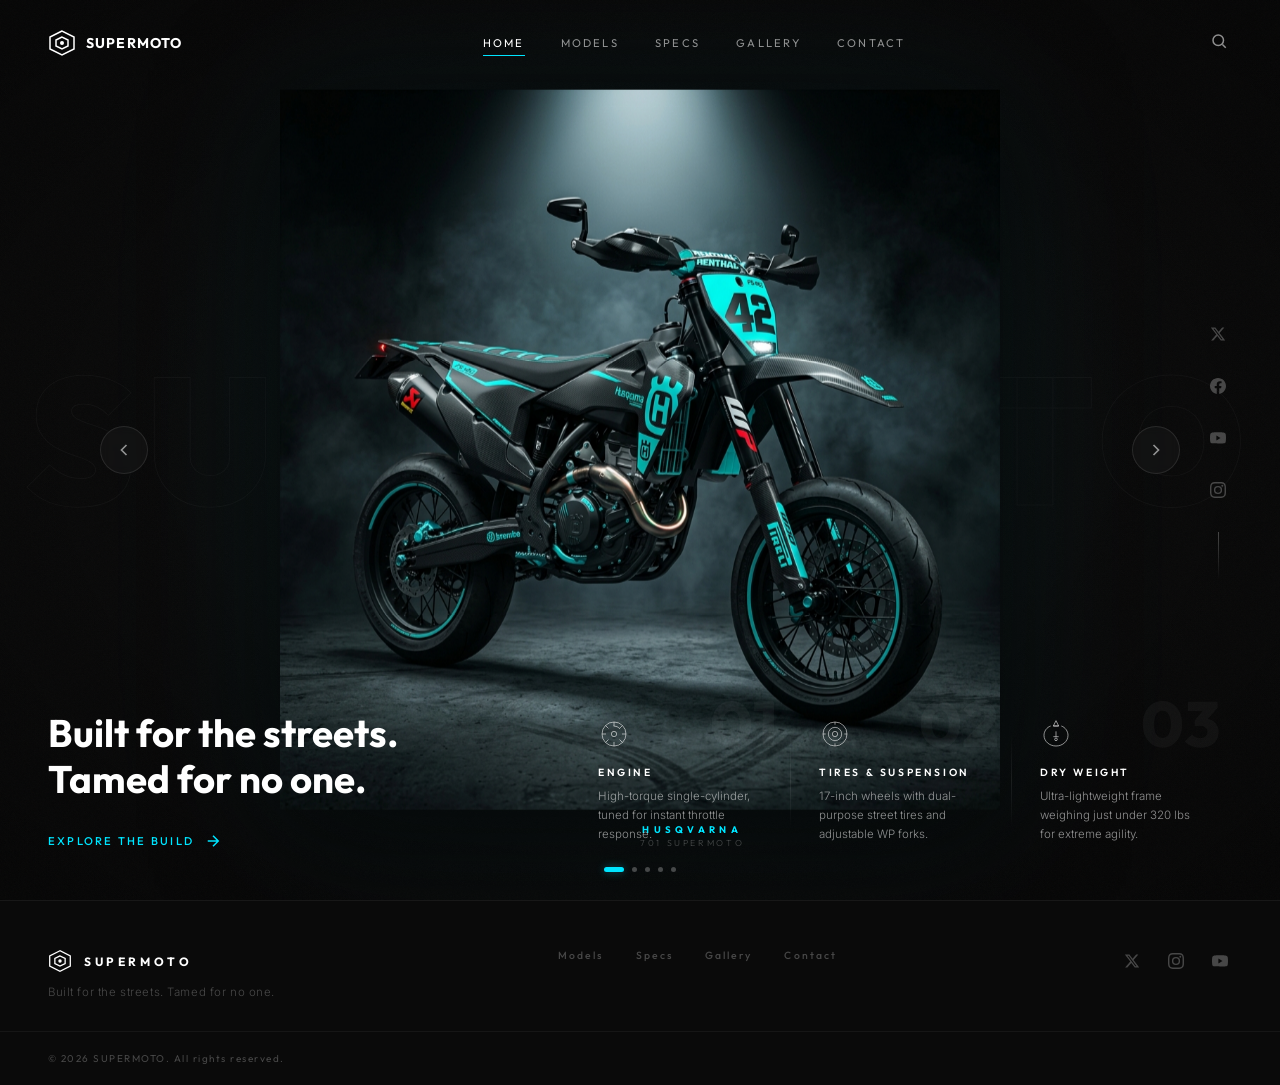
==== commit 927e1916: "update, added some html files" ====
--- a/index.html
+++ b/index.html
@@ -41,7 +41,7 @@
     </button>
     <div class="mobile-drawer-logo">SUPERMOTO</div>
     <div class="mobile-drawer-links">
-      <a href="#" class="mobile-nav-link active" data-page="home">HOME</a>
+      <a href="index.html" class="mobile-nav-link active" data-page="home">HOME</a>
       <a href="models.html" class="mobile-nav-link" data-page="models">MODELS</a>
       <a href="specs.html" class="mobile-nav-link" data-page="specs">SPECS</a>
       <a href="gallery.html" class="mobile-nav-link" data-page="gallery">GALLERY</a>
@@ -86,15 +86,16 @@
 
     <!-- Navigation -->
     <header id="main-nav" class="nav">
-      <div class="nav-logo" role="img" aria-label="Supermoto logo">
+      <a href="index.html" class="nav-logo" aria-label="Supermoto home">
         <svg width="28" height="28" viewBox="0 0 28 28" fill="none" xmlns="http://www.w3.org/2000/svg">
           <path d="M14 2L2 8v12l12 6 12-6V8L14 2z" stroke="currentColor" stroke-width="1.5" fill="none" />
           <path d="M14 8l-6 3v6l6 3 6-3v-6l-6-3z" stroke="currentColor" stroke-width="1.5" fill="none" />
           <circle cx="14" cy="14" r="2" fill="currentColor" />
         </svg>
-      </div>
+        <span class="nav-logo-text">SUPERMOTO</span>
+      </a>
       <nav class="nav-links" id="nav-links" aria-label="Main navigation">
-        <a href="#" class="nav-link active" id="nav-home">HOME</a>
+        <a href="index.html" class="nav-link active" id="nav-home">HOME</a>
         <a href="models.html" class="nav-link" id="nav-models">MODELS</a>
         <a href="specs.html" class="nav-link" id="nav-specs">SPECS</a>
         <a href="gallery.html" class="nav-link" id="nav-gallery">GALLERY</a>
@@ -268,6 +269,52 @@
 
   </section>
 
+  <!-- Footer -->
+  <footer class="site-footer">
+    <div class="footer-inner">
+      <div class="footer-brand">
+        <a href="index.html" class="footer-logo" aria-label="Supermoto home">
+          <svg width="24" height="24" viewBox="0 0 28 28" fill="none">
+            <path d="M14 2L2 8v12l12 6 12-6V8L14 2z" stroke="currentColor" stroke-width="1.5" fill="none" />
+            <path d="M14 8l-6 3v6l6 3 6-3v-6l-6-3z" stroke="currentColor" stroke-width="1.5" fill="none" />
+            <circle cx="14" cy="14" r="2" fill="currentColor" />
+          </svg>
+          <span>SUPERMOTO</span>
+        </a>
+        <p class="footer-tagline">Built for the streets. Tamed for no one.</p>
+      </div>
+      <nav class="footer-links" aria-label="Footer navigation">
+        <a href="models.html" class="footer-link">Models</a>
+        <a href="specs.html" class="footer-link">Specs</a>
+        <a href="gallery.html" class="footer-link">Gallery</a>
+        <a href="contact.html" class="footer-link">Contact</a>
+      </nav>
+      <div class="footer-socials">
+        <a href="#" class="footer-social" aria-label="Twitter" rel="noopener">
+          <svg width="16" height="16" viewBox="0 0 24 24" fill="currentColor">
+            <path
+              d="M18.244 2.25h3.308l-7.227 8.26 8.502 11.24H16.17l-5.214-6.817L4.99 21.75H1.68l7.73-8.835L1.254 2.25H8.08l4.713 6.231zm-1.161 17.52h1.833L7.084 4.126H5.117z" />
+          </svg>
+        </a>
+        <a href="#" class="footer-social" aria-label="Instagram" rel="noopener">
+          <svg width="16" height="16" viewBox="0 0 24 24" fill="currentColor">
+            <path
+              d="M12 2.163c3.204 0 3.584.012 4.85.07 3.252.148 4.771 1.691 4.919 4.919.058 1.265.069 1.645.069 4.849 0 3.205-.012 3.584-.069 4.849-.149 3.225-1.664 4.771-4.919 4.919-1.266.058-1.644.07-4.85.07-3.204 0-3.584-.012-4.849-.07-3.26-.149-4.771-1.699-4.919-4.92-.058-1.265-.07-1.644-.07-4.849 0-3.204.013-3.583.07-4.849.149-3.227 1.664-4.771 4.919-4.919 1.266-.057 1.645-.069 4.849-.069zM12 0C8.741 0 8.333.014 7.053.072 2.695.272.273 2.69.073 7.052.014 8.333 0 8.741 0 12c0 3.259.014 3.668.072 4.948.2 4.358 2.618 6.78 6.98 6.98C8.333 23.986 8.741 24 12 24c3.259 0 3.668-.014 4.948-.072 4.354-.2 6.782-2.618 6.979-6.98.059-1.28.073-1.689.073-4.948 0-3.259-.014-3.667-.072-4.947-.196-4.354-2.617-6.78-6.979-6.98C15.668.014 15.259 0 12 0zm0 5.838a6.162 6.162 0 1 0 0 12.324 6.162 6.162 0 0 0 0-12.324zM12 16a4 4 0 1 1 0-8 4 4 0 0 1 0 8zm6.406-11.845a1.44 1.44 0 1 0 0 2.881 1.44 1.44 0 0 0 0-2.881z" />
+          </svg>
+        </a>
+        <a href="#" class="footer-social" aria-label="YouTube" rel="noopener">
+          <svg width="16" height="16" viewBox="0 0 24 24" fill="currentColor">
+            <path
+              d="M23.498 6.186a3.016 3.016 0 0 0-2.122-2.136C19.505 3.545 12 3.545 12 3.545s-7.505 0-9.377.505A3.017 3.017 0 0 0 .502 6.186C0 8.07 0 12 0 12s0 3.93.502 5.814a3.016 3.016 0 0 0 2.122 2.136c1.871.505 9.376.505 9.376.505s7.505 0 9.377-.505a3.015 3.015 0 0 0 2.122-2.136C24 15.93 24 12 24 12s0-3.93-.502-5.814zM9.545 15.568V8.432L15.818 12l-6.273 3.568z" />
+          </svg>
+        </a>
+      </div>
+    </div>
+    <div class="footer-bottom">
+      <span>&copy; 2026 SUPERMOTO. All rights reserved.</span>
+    </div>
+  </footer>
+
   <script src="asset/js/script.js"></script>
 </body>
 
--- a/asset/css/style.css
+++ b/asset/css/style.css
@@ -206,13 +206,31 @@
   color: var(--text-primary);
   opacity: 0;
   animation: fadeSlideDown 0.8s ease forwards 1.2s;
+  display: flex;
+  align-items: center;
+  gap: 10px;
 }
 
 .nav-logo svg {
   transition: color 0.3s ease;
+  flex-shrink: 0;
 }
 
 .nav-logo:hover svg {
+  color: var(--accent);
+}
+
+.nav-logo-text {
+  font-family: var(--font-display);
+  font-size: 0.88rem;
+  font-weight: 700;
+  letter-spacing: 0.08em;
+  color: var(--text-primary);
+  transition: color 0.3s ease;
+  white-space: nowrap;
+}
+
+.nav-logo:hover .nav-logo-text {
   color: var(--accent);
 }
 
@@ -265,7 +283,19 @@
   color: var(--accent);
 }
 
-/* ---------- Social Links ---------- */
+/* ---------- Nav Scrolled State (hero page) ---------- */
+.nav.scrolled {
+  position: fixed;
+  background: rgba(5, 5, 5, 0.82);
+  backdrop-filter: blur(20px);
+  -webkit-backdrop-filter: blur(20px);
+  border-bottom: 1px solid rgba(255, 255, 255, 0.06);
+  padding-top: 18px;
+  padding-bottom: 18px;
+  transition: background 0.4s ease, backdrop-filter 0.4s ease, border-color 0.4s ease, padding 0.4s ease;
+}
+
+
 .social-links {
   position: absolute;
   right: 48px;
@@ -864,4 +894,2326 @@
   .tagline-line[data-delay="1"] {
     font-size: 1.1rem;
   }
+}
+
+/* ---------- Bike Name Indicator ---------- */
+.bike-indicator {
+  position: absolute;
+  bottom: 52px;
+  left: 50%;
+  transform: translateX(-50%);
+  z-index: 100;
+  display: flex;
+  flex-direction: column;
+  align-items: center;
+  gap: 2px;
+  pointer-events: none;
+  opacity: 0;
+  animation: fadeSlideUp 0.8s ease forwards 2.1s;
+}
+
+.bike-brand {
+  font-family: var(--font-display);
+  font-size: 0.6rem;
+  font-weight: 700;
+  letter-spacing: 0.45em;
+  color: var(--accent);
+  text-transform: uppercase;
+  transition: opacity 0.35s ease;
+}
+
+.bike-model {
+  font-family: var(--font-display);
+  font-size: 0.55rem;
+  font-weight: 300;
+  letter-spacing: 0.3em;
+  color: var(--text-muted);
+  text-transform: uppercase;
+  transition: opacity 0.35s ease;
+}
+
+.bike-indicator.transitioning .bike-brand,
+.bike-indicator.transitioning .bike-model {
+  opacity: 0;
+}
+
+/* ---------- Carousel Dots ---------- */
+.carousel-dots {
+  position: absolute;
+  bottom: 28px;
+  left: 50%;
+  transform: translateX(-50%);
+  z-index: 100;
+  display: flex;
+  gap: 8px;
+  align-items: center;
+  opacity: 0;
+  animation: fadeIn 0.8s ease forwards 2.2s;
+}
+
+.carousel-dot {
+  width: 5px;
+  height: 5px;
+  border-radius: 50%;
+  background: var(--text-muted);
+  border: none;
+  padding: 0;
+  cursor: pointer;
+  transition: background 0.3s ease, transform 0.3s ease, width 0.3s ease;
+  flex-shrink: 0;
+}
+
+.carousel-dot.active {
+  background: var(--accent);
+  width: 20px;
+  border-radius: 3px;
+  box-shadow: 0 0 8px var(--accent-dim);
+}
+
+.carousel-dot:hover:not(.active) {
+  background: var(--text-secondary);
+  transform: scale(1.3);
+}
+
+@media (max-width: 768px) {
+  .bike-indicator {
+    bottom: 48px;
+  }
+
+  .carousel-dots {
+    bottom: 24px;
+  }
+}
+
+/* ============================================
+   MODELS PAGE — Phase 2
+   ============================================ */
+
+/* ---------- Models Nav (sticky, opaque) ---------- */
+.models-nav {
+  position: fixed;
+  top: 0;
+  left: 0;
+  right: 0;
+  background: rgba(5, 5, 5, 0.92);
+  backdrop-filter: blur(16px);
+  -webkit-backdrop-filter: blur(16px);
+  border-bottom: 1px solid rgba(255, 255, 255, 0.06);
+  opacity: 1 !important;
+  animation: none !important;
+  z-index: 100;
+}
+
+.models-nav .nav-logo,
+.models-nav .nav-links,
+.models-nav .nav-right {
+  opacity: 1 !important;
+  animation: none !important;
+}
+
+/* ---------- Models Page Base ---------- */
+.models-page {
+  min-height: 100vh;
+  padding-top: 84px;
+  /* nav height */
+  background: var(--bg-deep);
+}
+
+/* ---------- Page Header ---------- */
+.models-header {
+  position: relative;
+  padding: 80px 48px 60px;
+  overflow: hidden;
+  text-align: center;
+}
+
+.models-bg-text {
+  position: absolute;
+  top: 50%;
+  left: 50%;
+  transform: translate(-50%, -50%);
+  pointer-events: none;
+  user-select: none;
+  z-index: 0;
+}
+
+.models-bg-text span {
+  font-family: var(--font-display);
+  font-size: clamp(5rem, 18vw, 18rem);
+  font-weight: 900;
+  color: transparent;
+  -webkit-text-stroke: 1px rgba(255, 255, 255, 0.03);
+  letter-spacing: 0.08em;
+  white-space: nowrap;
+  display: block;
+}
+
+.models-header-content {
+  position: relative;
+  z-index: 1;
+}
+
+.models-eyebrow {
+  font-family: var(--font-display);
+  font-size: 0.65rem;
+  font-weight: 500;
+  letter-spacing: 0.4em;
+  color: var(--accent);
+  margin-bottom: 16px;
+  opacity: 0;
+  animation: fadeSlideUp 0.8s ease forwards 0.3s;
+}
+
+.models-title {
+  font-family: var(--font-display);
+  font-size: clamp(2.8rem, 6vw, 5.5rem);
+  font-weight: 800;
+  line-height: 1.05;
+  color: var(--text-primary);
+  margin-bottom: 20px;
+  opacity: 0;
+  animation: fadeSlideUp 0.8s ease forwards 0.45s;
+}
+
+.models-title em {
+  font-style: italic;
+  font-weight: 300;
+  color: var(--text-secondary);
+}
+
+.models-subtitle {
+  font-family: var(--font-display);
+  font-size: 0.85rem;
+  font-weight: 300;
+  letter-spacing: 0.15em;
+  color: var(--text-muted);
+  opacity: 0;
+  animation: fadeSlideUp 0.8s ease forwards 0.6s;
+}
+
+/* ---------- Filter Bar ---------- */
+.models-filter-section {
+  padding: 0 48px 48px;
+  opacity: 0;
+  animation: fadeSlideUp 0.8s ease forwards 0.75s;
+}
+
+.models-filter-bar {
+  display: flex;
+  align-items: center;
+  gap: 4px;
+  justify-content: center;
+  flex-wrap: wrap;
+  border-bottom: 1px solid rgba(255, 255, 255, 0.06);
+  padding-bottom: 0;
+}
+
+.filter-btn {
+  font-family: var(--font-display);
+  font-size: 0.62rem;
+  font-weight: 600;
+  letter-spacing: 0.25em;
+  color: var(--text-muted);
+  padding: 12px 20px;
+  border-radius: 0;
+  position: relative;
+  transition: color 0.3s ease;
+  cursor: pointer;
+  background: none;
+  border: none;
+}
+
+.filter-btn::after {
+  content: '';
+  position: absolute;
+  bottom: -1px;
+  left: 0;
+  right: 0;
+  height: 1px;
+  background: var(--accent);
+  transform: scaleX(0);
+  transition: transform 0.3s cubic-bezier(0.16, 1, 0.3, 1);
+}
+
+.filter-btn:hover {
+  color: var(--text-secondary);
+}
+
+.filter-btn.active {
+  color: var(--text-primary);
+}
+
+.filter-btn.active::after {
+  transform: scaleX(1);
+}
+
+/* ---------- Models Grid ---------- */
+.models-grid-section {
+  padding: 0 40px 80px;
+}
+
+.models-grid {
+  display: grid;
+  grid-template-columns: repeat(auto-fill, minmax(320px, 1fr));
+  gap: 2px;
+  max-width: 1400px;
+  margin: 0 auto;
+}
+
+/* ---------- Model Card ---------- */
+.model-card {
+  opacity: 1;
+  transform: translateY(0);
+  transition: opacity 0.45s ease, transform 0.45s ease;
+  background: var(--bg-dark);
+  border: 1px solid rgba(255, 255, 255, 0.05);
+  overflow: hidden;
+  position: relative;
+}
+
+.model-card.hidden {
+  opacity: 0;
+  transform: translateY(20px);
+  pointer-events: none;
+  position: absolute;
+  visibility: hidden;
+}
+
+.model-card.reveal-in {
+  animation: cardReveal 0.5s cubic-bezier(0.16, 1, 0.3, 1) forwards;
+}
+
+@keyframes cardReveal {
+  from {
+    opacity: 0;
+    transform: translateY(24px);
+  }
+
+  to {
+    opacity: 1;
+    transform: translateY(0);
+  }
+}
+
+.model-card-inner {
+  display: flex;
+  flex-direction: column;
+  height: 100%;
+  transition: transform 0.4s cubic-bezier(0.16, 1, 0.3, 1);
+}
+
+.model-card:hover .model-card-inner {
+  transform: translateY(-4px);
+}
+
+/* Image wrap */
+.model-card-img-wrap {
+  position: relative;
+  width: 100%;
+  aspect-ratio: 4 / 3;
+  overflow: hidden;
+  background: #0d0d0d;
+  display: flex;
+  align-items: center;
+  justify-content: center;
+}
+
+.model-card-glow {
+  position: absolute;
+  inset: 0;
+  background: radial-gradient(ellipse 70% 60% at 50% 60%, var(--glow-color, rgba(0, 229, 255, 0.1)), transparent 70%);
+  opacity: 0;
+  transition: opacity 0.5s ease;
+  z-index: 1;
+  pointer-events: none;
+}
+
+.model-card:hover .model-card-glow {
+  opacity: 1;
+}
+
+.model-card-img {
+  width: 90%;
+  height: 90%;
+  object-fit: contain;
+  transition: transform 0.5s cubic-bezier(0.16, 1, 0.3, 1);
+  filter: drop-shadow(0 16px 40px rgba(0, 0, 0, 0.7));
+  position: relative;
+  z-index: 2;
+}
+
+.model-card:hover .model-card-img {
+  transform: scale(1.06) translateY(-4px);
+}
+
+/* Card body */
+.model-card-body {
+  padding: 24px 28px 28px;
+  flex: 1;
+  display: flex;
+  flex-direction: column;
+  gap: 12px;
+  border-top: 1px solid rgba(255, 255, 255, 0.05);
+}
+
+.model-card-meta {
+  display: flex;
+  align-items: center;
+  justify-content: space-between;
+}
+
+.model-card-brand {
+  font-family: var(--font-display);
+  font-size: 0.58rem;
+  font-weight: 700;
+  letter-spacing: 0.35em;
+  color: var(--accent);
+}
+
+.model-card-cc {
+  font-family: var(--font-display);
+  font-size: 0.58rem;
+  font-weight: 500;
+  letter-spacing: 0.15em;
+  color: var(--text-muted);
+  background: rgba(255, 255, 255, 0.04);
+  padding: 3px 8px;
+  border: 1px solid rgba(255, 255, 255, 0.07);
+}
+
+.model-card-name {
+  font-family: var(--font-display);
+  font-size: 1.45rem;
+  font-weight: 700;
+  color: var(--text-primary);
+  line-height: 1.15;
+  letter-spacing: -0.01em;
+}
+
+.model-card-desc {
+  font-size: 0.76rem;
+  font-weight: 300;
+  line-height: 1.7;
+  color: var(--text-secondary);
+  flex: 1;
+}
+
+/* Stats row */
+.model-card-stats {
+  display: flex;
+  align-items: center;
+  gap: 0;
+  padding: 14px 0;
+  border-top: 1px solid rgba(255, 255, 255, 0.05);
+  border-bottom: 1px solid rgba(255, 255, 255, 0.05);
+}
+
+.model-stat {
+  flex: 1;
+  display: flex;
+  flex-direction: column;
+  align-items: center;
+  gap: 2px;
+}
+
+.model-stat-val {
+  font-family: var(--font-display);
+  font-size: 1.3rem;
+  font-weight: 800;
+  color: var(--text-primary);
+  line-height: 1;
+  transition: color 0.3s ease;
+}
+
+.model-card:hover .model-stat-val {
+  color: var(--accent);
+}
+
+.model-stat-unit {
+  font-family: var(--font-display);
+  font-size: 0.5rem;
+  font-weight: 600;
+  letter-spacing: 0.25em;
+  color: var(--text-muted);
+}
+
+.model-stat-divider {
+  width: 1px;
+  height: 28px;
+  background: rgba(255, 255, 255, 0.07);
+  flex-shrink: 0;
+}
+
+/* Card footer */
+.model-card-footer {
+  display: flex;
+  align-items: center;
+  justify-content: space-between;
+  margin-top: auto;
+}
+
+.model-card-price {
+  font-family: var(--font-display);
+  font-size: 0.7rem;
+  font-weight: 300;
+  letter-spacing: 0.05em;
+  color: var(--text-secondary);
+}
+
+.model-card-price strong {
+  font-weight: 700;
+  color: var(--text-primary);
+  font-size: 0.85rem;
+}
+
+.model-card-cta {
+  display: inline-flex;
+  align-items: center;
+  gap: 8px;
+  font-family: var(--font-display);
+  font-size: 0.6rem;
+  font-weight: 600;
+  letter-spacing: 0.2em;
+  color: var(--accent);
+  padding: 8px 0;
+  transition: gap 0.3s ease;
+}
+
+.model-card-cta:hover {
+  gap: 12px;
+}
+
+.model-card-cta svg {
+  transition: transform 0.3s ease;
+}
+
+.model-card-cta:hover svg {
+  transform: translateX(3px);
+}
+
+/* Empty state */
+.models-empty {
+  display: none;
+  text-align: center;
+  padding: 80px 20px;
+  font-family: var(--font-display);
+  font-size: 0.8rem;
+  letter-spacing: 0.2em;
+  color: var(--text-muted);
+}
+
+.models-empty.visible {
+  display: block;
+}
+
+/* ---------- Site Footer ---------- */
+.site-footer {
+  background: var(--bg-dark);
+  border-top: 1px solid rgba(255, 255, 255, 0.06);
+}
+
+.footer-inner {
+  max-width: 1400px;
+  margin: 0 auto;
+  padding: 48px 48px 32px;
+  display: flex;
+  align-items: flex-start;
+  justify-content: space-between;
+  gap: 40px;
+  flex-wrap: wrap;
+}
+
+.footer-brand {
+  display: flex;
+  flex-direction: column;
+  gap: 12px;
+}
+
+.footer-logo {
+  display: flex;
+  align-items: center;
+  gap: 12px;
+  color: var(--text-primary);
+  transition: color 0.3s ease;
+}
+
+.footer-logo:hover {
+  color: var(--accent);
+}
+
+.footer-logo span {
+  font-family: var(--font-display);
+  font-size: 0.75rem;
+  font-weight: 700;
+  letter-spacing: 0.3em;
+}
+
+.footer-tagline {
+  font-size: 0.72rem;
+  font-weight: 300;
+  color: var(--text-muted);
+  letter-spacing: 0.05em;
+  max-width: 240px;
+}
+
+.footer-links {
+  display: flex;
+  gap: 32px;
+  flex-wrap: wrap;
+  align-items: center;
+}
+
+.footer-link {
+  font-family: var(--font-display);
+  font-size: 0.65rem;
+  font-weight: 500;
+  letter-spacing: 0.2em;
+  color: var(--text-muted);
+  transition: color 0.3s ease;
+}
+
+.footer-link:hover {
+  color: var(--text-primary);
+}
+
+.footer-socials {
+  display: flex;
+  gap: 20px;
+  align-items: center;
+}
+
+.footer-social {
+  color: var(--text-muted);
+  transition: color 0.3s ease, transform 0.3s ease;
+  padding: 4px;
+}
+
+.footer-social:hover {
+  color: var(--accent);
+  transform: scale(1.15);
+}
+
+.footer-bottom {
+  max-width: 1400px;
+  margin: 0 auto;
+  padding: 20px 48px;
+  border-top: 1px solid rgba(255, 255, 255, 0.05);
+  font-size: 0.62rem;
+  letter-spacing: 0.15em;
+  color: var(--text-muted);
+  font-family: var(--font-display);
+}
+
+/* ---------- Models Responsive ---------- */
+@media (max-width: 1024px) {
+  .models-grid {
+    grid-template-columns: repeat(2, 1fr);
+  }
+}
+
+@media (max-width: 768px) {
+  .models-header {
+    padding: 60px 24px 40px;
+  }
+
+  .models-filter-section {
+    padding: 0 24px 36px;
+    overflow-x: auto;
+  }
+
+  .models-filter-bar {
+    justify-content: flex-start;
+    flex-wrap: nowrap;
+    min-width: max-content;
+  }
+
+  .models-grid-section {
+    padding: 0 16px 60px;
+  }
+
+  .models-grid {
+    grid-template-columns: 1fr;
+    gap: 2px;
+  }
+
+  .footer-inner {
+    padding: 40px 24px 24px;
+    flex-direction: column;
+    gap: 32px;
+  }
+
+  .footer-bottom {
+    padding: 16px 24px;
+  }
+}
+
+@media (max-width: 480px) {
+  .models-header {
+    padding: 48px 16px 32px;
+  }
+
+  .model-card-body {
+    padding: 20px;
+  }
+}
+
+/* ============================================
+   SPECS PAGE — Phase 3
+   ============================================ */
+
+/* ---------- Specs Page Base ---------- */
+.specs-page {
+  padding-top: 80px;
+  min-height: 100vh;
+  background: var(--bg-deep);
+}
+
+/* ---------- Specs Header ---------- */
+.specs-header {
+  position: relative;
+  padding: 80px 48px 56px;
+  text-align: center;
+  overflow: hidden;
+}
+
+.specs-bg-text {
+  position: absolute;
+  top: 50%;
+  left: 50%;
+  transform: translate(-50%, -52%);
+  pointer-events: none;
+  user-select: none;
+  z-index: 0;
+}
+
+.specs-bg-text span {
+  font-family: var(--font-display);
+  font-size: clamp(5rem, 16vw, 14rem);
+  font-weight: 900;
+  color: transparent;
+  -webkit-text-stroke: 1px rgba(255, 255, 255, 0.03);
+  letter-spacing: 0.08em;
+  white-space: nowrap;
+  display: block;
+}
+
+.specs-header-content {
+  position: relative;
+  z-index: 1;
+}
+
+.specs-eyebrow {
+  font-family: var(--font-display);
+  font-size: 0.6rem;
+  font-weight: 600;
+  letter-spacing: 0.4em;
+  color: var(--accent);
+  margin-bottom: 16px;
+}
+
+.specs-title {
+  font-family: var(--font-display);
+  font-size: clamp(2.8rem, 6vw, 5rem);
+  font-weight: 800;
+  color: var(--text-primary);
+  line-height: 1.05;
+  letter-spacing: -0.02em;
+  margin-bottom: 16px;
+}
+
+.specs-title em {
+  font-style: normal;
+  color: transparent;
+  -webkit-text-stroke: 1px rgba(255, 255, 255, 0.35);
+}
+
+.specs-subtitle {
+  font-size: 0.85rem;
+  font-weight: 300;
+  color: var(--text-secondary);
+  letter-spacing: 0.05em;
+}
+
+/* ---------- Specs Tab Bar ---------- */
+.specs-tabs-section {
+  padding: 0 48px 48px;
+}
+
+.specs-tab-bar {
+  display: flex;
+  gap: 2px;
+  max-width: 1000px;
+  margin: 0 auto;
+  background: rgba(255, 255, 255, 0.03);
+  border: 1px solid rgba(255, 255, 255, 0.06);
+  padding: 4px;
+}
+
+.specs-tab {
+  flex: 1;
+  display: flex;
+  flex-direction: column;
+  align-items: center;
+  gap: 4px;
+  padding: 16px 12px;
+  position: relative;
+  transition: background 0.25s ease, color 0.25s ease;
+  cursor: pointer;
+  border: 1px solid transparent;
+}
+
+.specs-tab::after {
+  content: '';
+  position: absolute;
+  bottom: 0;
+  left: 0;
+  right: 0;
+  height: 2px;
+  background: var(--tab-accent, var(--accent));
+  transform: scaleX(0);
+  transition: transform 0.3s cubic-bezier(0.16, 1, 0.3, 1);
+}
+
+.specs-tab.active {
+  background: rgba(255, 255, 255, 0.04);
+  border-color: rgba(255, 255, 255, 0.08);
+}
+
+.specs-tab.active::after {
+  transform: scaleX(1);
+}
+
+.specs-tab-brand {
+  font-family: var(--font-display);
+  font-size: 0.55rem;
+  font-weight: 700;
+  letter-spacing: 0.3em;
+  color: var(--text-muted);
+  transition: color 0.25s ease;
+}
+
+.specs-tab.active .specs-tab-brand {
+  color: var(--tab-accent, var(--accent));
+}
+
+.specs-tab-model {
+  font-family: var(--font-display);
+  font-size: 0.72rem;
+  font-weight: 600;
+  color: var(--text-secondary);
+  transition: color 0.25s ease;
+  white-space: nowrap;
+}
+
+.specs-tab.active .specs-tab-model {
+  color: var(--text-primary);
+}
+
+.specs-tab:hover:not(.active) {
+  background: rgba(255, 255, 255, 0.02);
+}
+
+.specs-tab:hover:not(.active) .specs-tab-model {
+  color: var(--text-secondary);
+}
+
+/* ---------- Specs Content ---------- */
+.specs-content-section {
+  padding: 0 48px 80px;
+}
+
+.specs-content-inner {
+  max-width: 1000px;
+  margin: 0 auto;
+  display: flex;
+  flex-direction: column;
+  gap: 0;
+}
+
+/* ---------- Hero Stats ---------- */
+.specs-hero-stats {
+  display: flex;
+  align-items: center;
+  justify-content: center;
+  gap: 0;
+  background: rgba(255, 255, 255, 0.02);
+  border: 1px solid rgba(255, 255, 255, 0.06);
+  border-bottom: none;
+  padding: 40px 0;
+  overflow: hidden;
+}
+
+.specs-hero-stat {
+  flex: 1;
+  text-align: center;
+  opacity: 0;
+  transform: translateY(16px);
+  transition: opacity 0.6s ease, transform 0.6s cubic-bezier(0.16, 1, 0.3, 1);
+}
+
+.specs-hero-stat.revealed {
+  opacity: 1;
+  transform: translateY(0);
+}
+
+.specs-hero-num {
+  display: flex;
+  align-items: baseline;
+  justify-content: center;
+  gap: 4px;
+  margin-bottom: 8px;
+}
+
+.specs-counter {
+  font-family: var(--font-display);
+  font-size: clamp(2.4rem, 5vw, 3.6rem);
+  font-weight: 900;
+  color: var(--text-primary);
+  line-height: 1;
+  letter-spacing: -0.02em;
+  transition: color 0.3s ease;
+}
+
+.specs-hero-unit {
+  font-family: var(--font-display);
+  font-size: 0.6rem;
+  font-weight: 700;
+  letter-spacing: 0.25em;
+  color: var(--accent);
+}
+
+.specs-hero-label {
+  font-family: var(--font-display);
+  font-size: 0.6rem;
+  font-weight: 400;
+  letter-spacing: 0.2em;
+  color: var(--text-muted);
+  text-transform: uppercase;
+}
+
+.specs-hero-divider {
+  width: 1px;
+  height: 60px;
+  background: rgba(255, 255, 255, 0.07);
+  flex-shrink: 0;
+}
+
+/* ---------- Specs Table ---------- */
+.specs-table-wrap {
+  overflow: hidden;
+  border: 1px solid rgba(255, 255, 255, 0.06);
+}
+
+.specs-table {
+  width: 100%;
+  border-collapse: collapse;
+  table-layout: fixed;
+}
+
+.specs-table thead th {
+  padding: 18px 28px;
+  text-align: left;
+  font-family: var(--font-display);
+  font-size: 0.58rem;
+  font-weight: 700;
+  letter-spacing: 0.3em;
+  color: var(--text-muted);
+  background: rgba(255, 255, 255, 0.02);
+  border-bottom: 1px solid rgba(255, 255, 255, 0.07);
+}
+
+.specs-col-label {
+  width: 44%;
+}
+
+.specs-col-val {
+  width: 56%;
+  color: var(--accent) !important;
+}
+
+/* Group rows */
+.specs-group-row td {
+  padding: 20px 28px 10px;
+  font-family: var(--font-display);
+  font-size: 0.52rem;
+  font-weight: 700;
+  letter-spacing: 0.35em;
+  color: var(--accent);
+  background: rgba(0, 229, 255, 0.03);
+  border-top: 1px solid rgba(0, 229, 255, 0.08);
+  border-bottom: 1px solid rgba(255, 255, 255, 0.04);
+}
+
+/* Data rows */
+.specs-row {
+  border-bottom: 1px solid rgba(255, 255, 255, 0.04);
+  transition: background 0.2s ease;
+  opacity: 0;
+  transform: translateX(-8px);
+  transition: opacity 0.45s ease, transform 0.45s cubic-bezier(0.16, 1, 0.3, 1), background 0.2s ease;
+}
+
+.specs-row.revealed {
+  opacity: 1;
+  transform: translateX(0);
+}
+
+.specs-row:hover {
+  background: rgba(255, 255, 255, 0.025);
+}
+
+.specs-label {
+  padding: 16px 28px;
+  font-family: var(--font-display);
+  font-size: 0.72rem;
+  font-weight: 400;
+  color: var(--text-secondary);
+  letter-spacing: 0.03em;
+}
+
+.specs-val {
+  padding: 16px 28px;
+  font-family: var(--font-display);
+  font-size: 0.75rem;
+  font-weight: 500;
+  color: var(--text-primary);
+  letter-spacing: 0.02em;
+  transition: color 0.3s ease;
+}
+
+.specs-row:hover .specs-val {
+  color: var(--accent);
+}
+
+/* ---------- Download CTA ---------- */
+.specs-download-cta {
+  background: rgba(255, 255, 255, 0.02);
+  border: 1px solid rgba(255, 255, 255, 0.06);
+  border-top: none;
+  padding: 32px 40px;
+  opacity: 0;
+  transform: translateY(12px);
+  transition: opacity 0.5s ease, transform 0.5s cubic-bezier(0.16, 1, 0.3, 1);
+}
+
+.specs-download-cta.revealed {
+  opacity: 1;
+  transform: translateY(0);
+}
+
+.specs-download-inner {
+  display: flex;
+  align-items: center;
+  justify-content: space-between;
+  gap: 24px;
+}
+
+.specs-download-label {
+  font-family: var(--font-display);
+  font-size: 0.6rem;
+  font-weight: 700;
+  letter-spacing: 0.35em;
+  color: var(--text-muted);
+  margin-bottom: 6px;
+}
+
+.specs-download-desc {
+  font-size: 0.75rem;
+  font-weight: 300;
+  color: var(--text-secondary);
+}
+
+.specs-download-btn {
+  display: inline-flex;
+  align-items: center;
+  gap: 10px;
+  font-family: var(--font-display);
+  font-size: 0.65rem;
+  font-weight: 600;
+  letter-spacing: 0.2em;
+  color: var(--bg-deep);
+  background: var(--accent);
+  padding: 14px 28px;
+  white-space: nowrap;
+  transition: background 0.3s ease, gap 0.3s ease, box-shadow 0.3s ease;
+}
+
+.specs-download-btn:hover {
+  background: #fff;
+  gap: 14px;
+  box-shadow: 0 0 32px rgba(0, 229, 255, 0.25);
+}
+
+.specs-download-btn svg {
+  transition: transform 0.3s ease;
+}
+
+.specs-download-btn:hover svg {
+  transform: translateY(2px);
+}
+
+/* ---------- Specs Responsive ---------- */
+@media (max-width: 1024px) {
+
+  .specs-tabs-section,
+  .specs-content-section {
+    padding-left: 24px;
+    padding-right: 24px;
+  }
+
+  .specs-header {
+    padding: 60px 24px 48px;
+  }
+}
+
+@media (max-width: 768px) {
+  .specs-tab-bar {
+    overflow-x: auto;
+    flex-wrap: nowrap;
+    padding: 4px;
+    gap: 2px;
+  }
+
+  .specs-tab {
+    flex: 0 0 auto;
+    min-width: 120px;
+    padding: 14px 10px;
+  }
+
+  .specs-hero-stats {
+    flex-wrap: wrap;
+    padding: 28px 16px;
+    gap: 0;
+  }
+
+  .specs-hero-stat {
+    flex: 0 0 50%;
+    padding: 20px 0;
+  }
+
+  .specs-hero-divider {
+    display: none;
+  }
+
+  .specs-label,
+  .specs-val {
+    padding: 14px 16px;
+    font-size: 0.68rem;
+  }
+
+  .specs-group-row td {
+    padding: 16px 16px 8px;
+  }
+
+  .specs-download-inner {
+    flex-direction: column;
+    align-items: flex-start;
+    gap: 20px;
+  }
+
+  .specs-download-cta {
+    padding: 28px 24px;
+  }
+}
+
+@media (max-width: 480px) {
+  .specs-hero-stat {
+    flex: 0 0 100%;
+  }
+
+  .specs-table thead th {
+    padding: 14px 16px;
+  }
+}
+
+/* ============================================
+   GALLERY PAGE — Phase 4
+   ============================================ */
+
+/* ---------- Gallery Page Base ---------- */
+.gallery-page {
+  padding-top: 80px;
+  min-height: 100vh;
+  background: var(--bg-deep);
+}
+
+/* ---------- Gallery Header ---------- */
+.gallery-header {
+  position: relative;
+  padding: 80px 48px 56px;
+  text-align: center;
+  overflow: hidden;
+}
+
+.gallery-bg-text {
+  position: absolute;
+  top: 50%;
+  left: 50%;
+  transform: translate(-50%, -52%);
+  pointer-events: none;
+  user-select: none;
+  z-index: 0;
+}
+
+.gallery-bg-text span {
+  font-family: var(--font-display);
+  font-size: clamp(5rem, 16vw, 14rem);
+  font-weight: 900;
+  color: transparent;
+  -webkit-text-stroke: 1px rgba(255, 255, 255, 0.03);
+  letter-spacing: 0.08em;
+  white-space: nowrap;
+  display: block;
+}
+
+.gallery-header-content {
+  position: relative;
+  z-index: 1;
+}
+
+.gallery-eyebrow {
+  font-family: var(--font-display);
+  font-size: 0.6rem;
+  font-weight: 600;
+  letter-spacing: 0.4em;
+  color: var(--accent);
+  margin-bottom: 16px;
+}
+
+.gallery-title {
+  font-family: var(--font-display);
+  font-size: clamp(2.8rem, 6vw, 5rem);
+  font-weight: 800;
+  color: var(--text-primary);
+  line-height: 1.05;
+  letter-spacing: -0.02em;
+  margin-bottom: 16px;
+}
+
+.gallery-title em {
+  font-style: normal;
+  color: transparent;
+  -webkit-text-stroke: 1px rgba(255, 255, 255, 0.35);
+}
+
+.gallery-subtitle {
+  font-size: 0.85rem;
+  font-weight: 300;
+  color: var(--text-secondary);
+  letter-spacing: 0.05em;
+}
+
+/* ---------- Gallery Filter Bar ---------- */
+.gallery-filter-section {
+  padding: 0 48px 40px;
+  display: flex;
+  align-items: center;
+  justify-content: space-between;
+  max-width: 1400px;
+  margin: 0 auto;
+  opacity: 0;
+  animation: fadeSlideUp 0.8s ease forwards 0.5s;
+}
+
+.gallery-filter-bar {
+  display: flex;
+  align-items: center;
+  gap: 4px;
+  flex-wrap: wrap;
+  border-bottom: 1px solid rgba(255, 255, 255, 0.06);
+  padding-bottom: 0;
+}
+
+.gallery-filter-btn {
+  font-family: var(--font-display);
+  font-size: 0.62rem;
+  font-weight: 600;
+  letter-spacing: 0.25em;
+  color: var(--text-muted);
+  padding: 12px 20px;
+  position: relative;
+  transition: color 0.3s ease;
+  cursor: pointer;
+  background: none;
+  border: none;
+  white-space: nowrap;
+}
+
+.gallery-filter-btn::after {
+  content: '';
+  position: absolute;
+  bottom: -1px;
+  left: 0;
+  right: 0;
+  height: 1px;
+  background: var(--accent);
+  transform: scaleX(0);
+  transition: transform 0.3s cubic-bezier(0.16, 1, 0.3, 1);
+}
+
+.gallery-filter-btn:hover {
+  color: var(--text-secondary);
+}
+
+.gallery-filter-btn.active {
+  color: var(--text-primary);
+}
+
+.gallery-filter-btn.active::after {
+  transform: scaleX(1);
+}
+
+.gallery-count {
+  font-family: var(--font-display);
+  font-size: 0.65rem;
+  font-weight: 700;
+  letter-spacing: 0.2em;
+  color: var(--text-muted);
+  white-space: nowrap;
+  flex-shrink: 0;
+}
+
+.gallery-count #gallery-count-num {
+  color: var(--accent);
+  font-size: 0.8rem;
+}
+
+.gallery-count-label {
+  color: var(--text-muted);
+}
+
+/* ---------- Gallery Masonry Grid ---------- */
+.gallery-grid-section {
+  padding: 0 40px 100px;
+  max-width: 1400px;
+  margin: 0 auto;
+}
+
+.gallery-masonry {
+  columns: 3;
+  column-gap: 3px;
+}
+
+.gallery-card {
+  break-inside: avoid;
+  display: block;
+  width: 100%;
+  margin-bottom: 3px;
+  position: relative;
+  cursor: pointer;
+  overflow: hidden;
+  background: rgba(255, 255, 255, 0.03);
+  border: 1px solid rgba(255, 255, 255, 0.04);
+  transition: border-color 0.3s ease, transform 0.4s cubic-bezier(0.16, 1, 0.3, 1);
+}
+
+.gallery-card:hover {
+  border-color: rgba(0, 229, 255, 0.2);
+}
+
+/* Aspect ratio variants via the image container */
+.gallery-card-img {
+  position: relative;
+  width: 100%;
+  overflow: hidden;
+}
+
+/* Square — default */
+.gallery-card .gallery-card-img {
+  aspect-ratio: 4 / 3;
+}
+
+/* Portrait / tall */
+.gallery-card--tall .gallery-card-img {
+  aspect-ratio: 3 / 4;
+}
+
+/* Landscape / wide */
+.gallery-card--wide .gallery-card-img {
+  aspect-ratio: 16 / 9;
+}
+
+.gallery-card-img img {
+  width: 100%;
+  height: 100%;
+  object-fit: cover;
+  display: block;
+  transition: transform 0.55s cubic-bezier(0.16, 1, 0.3, 1), opacity 0.4s ease;
+}
+
+.gallery-card:hover .gallery-card-img img {
+  transform: scale(1.05);
+}
+
+/* ---------- Gallery Placeholder (no image) ---------- */
+.gallery-placeholder {
+  position: absolute;
+  inset: 0;
+  display: flex;
+  flex-direction: column;
+  align-items: center;
+  justify-content: center;
+  gap: 10px;
+  background: linear-gradient(135deg, rgba(255, 255, 255, 0.02) 0%, rgba(0, 229, 255, 0.03) 100%);
+  z-index: 1;
+  pointer-events: none;
+}
+
+.gallery-ph-file {
+  font-family: var(--font-body);
+  font-size: 0.62rem;
+  font-weight: 400;
+  color: var(--text-muted);
+  letter-spacing: 0.05em;
+  word-break: break-all;
+  text-align: center;
+  padding: 0 16px;
+}
+
+.gallery-ph-cat {
+  font-family: var(--font-display);
+  font-size: 0.55rem;
+  font-weight: 700;
+  letter-spacing: 0.3em;
+  color: var(--accent);
+  opacity: 0.6;
+}
+
+/* ---------- Gallery Card Hover Overlay ---------- */
+.gallery-card-overlay {
+  position: absolute;
+  inset: 0;
+  background: linear-gradient(to top,
+      rgba(0, 0, 0, 0.88) 0%,
+      rgba(0, 0, 0, 0.4) 40%,
+      rgba(0, 0, 0, 0.08) 70%,
+      transparent 100%);
+  opacity: 0;
+  transition: opacity 0.35s ease;
+  display: flex;
+  flex-direction: column;
+  align-items: flex-end;
+  justify-content: space-between;
+  padding: 16px;
+  z-index: 2;
+}
+
+.gallery-card:hover .gallery-card-overlay {
+  opacity: 1;
+}
+
+.gallery-card-overlay-icon {
+  width: 36px;
+  height: 36px;
+  border: 1px solid rgba(255, 255, 255, 0.25);
+  display: flex;
+  align-items: center;
+  justify-content: center;
+  color: rgba(255, 255, 255, 0.8);
+  backdrop-filter: blur(8px);
+  transition: border-color 0.25s ease, color 0.25s ease;
+}
+
+.gallery-card:hover .gallery-card-overlay-icon {
+  border-color: var(--accent);
+  color: var(--accent);
+}
+
+.gallery-card-overlay-info {
+  align-self: flex-start;
+  display: flex;
+  flex-direction: column;
+  gap: 6px;
+}
+
+.gallery-card-tag {
+  font-family: var(--font-display);
+  font-size: 0.52rem;
+  font-weight: 700;
+  letter-spacing: 0.3em;
+  color: var(--accent);
+}
+
+.gallery-card-caption {
+  font-family: var(--font-display);
+  font-size: 0.78rem;
+  font-weight: 500;
+  color: rgba(255, 255, 255, 0.9);
+  line-height: 1.3;
+  max-width: 220px;
+}
+
+/* ---------- Gallery Empty State ---------- */
+.gallery-empty {
+  display: none;
+  text-align: center;
+  padding: 80px 24px;
+  font-family: var(--font-display);
+  font-size: 0.75rem;
+  font-weight: 500;
+  letter-spacing: 0.2em;
+  color: var(--text-muted);
+}
+
+/* ---------- Lightbox Modal ---------- */
+.lightbox {
+  position: fixed;
+  inset: 0;
+  z-index: 9000;
+  display: flex;
+  align-items: center;
+  justify-content: center;
+  opacity: 0;
+  visibility: hidden;
+  pointer-events: none;
+  transition: opacity 0.35s ease, visibility 0.35s ease;
+}
+
+.lightbox.open {
+  opacity: 1;
+  visibility: visible;
+  pointer-events: all;
+}
+
+.lightbox-backdrop {
+  position: absolute;
+  inset: 0;
+  background: rgba(0, 0, 0, 0.92);
+  backdrop-filter: blur(16px);
+  -webkit-backdrop-filter: blur(16px);
+}
+
+.lightbox-close {
+  position: absolute;
+  top: 24px;
+  right: 24px;
+  z-index: 2;
+  width: 40px;
+  height: 40px;
+  border: 1px solid rgba(255, 255, 255, 0.15);
+  display: flex;
+  align-items: center;
+  justify-content: center;
+  color: rgba(255, 255, 255, 0.7);
+  transition: border-color 0.25s ease, color 0.25s ease, background 0.25s ease;
+  cursor: pointer;
+  background: rgba(255, 255, 255, 0.04);
+}
+
+.lightbox-close:hover {
+  border-color: var(--accent);
+  color: var(--accent);
+  background: rgba(0, 229, 255, 0.06);
+}
+
+.lightbox-arrow {
+  position: absolute;
+  top: 50%;
+  transform: translateY(-50%);
+  z-index: 2;
+  width: 48px;
+  height: 48px;
+  border: 1px solid rgba(255, 255, 255, 0.12);
+  display: flex;
+  align-items: center;
+  justify-content: center;
+  color: rgba(255, 255, 255, 0.6);
+  background: rgba(255, 255, 255, 0.04);
+  cursor: pointer;
+  transition: border-color 0.25s ease, color 0.25s ease, background 0.25s ease, transform 0.25s ease;
+}
+
+.lightbox-arrow:hover {
+  border-color: var(--accent);
+  color: var(--accent);
+  background: rgba(0, 229, 255, 0.06);
+}
+
+.lightbox-arrow--prev {
+  left: 24px;
+}
+
+.lightbox-arrow--next {
+  right: 24px;
+}
+
+.lightbox-arrow:hover.lightbox-arrow--prev {
+  transform: translateY(-50%) translateX(-2px);
+}
+
+.lightbox-arrow:hover.lightbox-arrow--next {
+  transform: translateY(-50%) translateX(2px);
+}
+
+.lightbox-content {
+  position: relative;
+  z-index: 1;
+  max-width: min(90vw, 1100px);
+  width: 100%;
+  display: flex;
+  flex-direction: column;
+  gap: 0;
+}
+
+.lightbox-img-wrap {
+  position: relative;
+  width: 100%;
+  background: rgba(255, 255, 255, 0.02);
+  border: 1px solid rgba(255, 255, 255, 0.06);
+  overflow: hidden;
+  min-height: 200px;
+}
+
+.lightbox-img {
+  display: block;
+  width: 100%;
+  max-height: 72vh;
+  object-fit: contain;
+  object-position: center;
+}
+
+.lightbox-placeholder {
+  display: none;
+  align-items: center;
+  justify-content: center;
+  min-height: 320px;
+  padding: 40px;
+}
+
+.lightbox-ph-inner {
+  display: flex;
+  flex-direction: column;
+  align-items: center;
+  gap: 16px;
+}
+
+.lightbox-ph-inner span {
+  font-family: var(--font-body);
+  font-size: 0.72rem;
+  color: var(--text-muted);
+  letter-spacing: 0.05em;
+}
+
+.lightbox-meta {
+  display: flex;
+  align-items: center;
+  justify-content: space-between;
+  padding: 14px 16px;
+  background: rgba(255, 255, 255, 0.03);
+  border: 1px solid rgba(255, 255, 255, 0.06);
+  border-top: none;
+}
+
+.lightbox-meta-left {
+  display: flex;
+  align-items: center;
+  gap: 12px;
+}
+
+.lightbox-meta-right {
+  display: flex;
+  align-items: center;
+  flex-shrink: 0;
+}
+
+.lightbox-tag {
+  font-family: var(--font-display);
+  font-size: 0.52rem;
+  font-weight: 700;
+  letter-spacing: 0.3em;
+  color: var(--accent);
+}
+
+.lightbox-caption {
+  font-family: var(--font-display);
+  font-size: 0.78rem;
+  font-weight: 400;
+  color: var(--text-secondary);
+}
+
+.lightbox-counter {
+  font-family: var(--font-display);
+  font-size: 0.62rem;
+  font-weight: 600;
+  letter-spacing: 0.15em;
+  color: var(--text-muted);
+}
+
+/* ---------- Gallery Responsive ---------- */
+@media (max-width: 1024px) {
+  .gallery-masonry {
+    columns: 2;
+  }
+
+  .gallery-filter-section {
+    padding: 0 32px 32px;
+    flex-wrap: wrap;
+    gap: 16px;
+  }
+
+  .gallery-grid-section {
+    padding: 0 24px 80px;
+  }
+}
+
+@media (max-width: 768px) {
+  .gallery-header {
+    padding: 60px 24px 40px;
+  }
+
+  .gallery-masonry {
+    columns: 2;
+    column-gap: 2px;
+  }
+
+  .gallery-card-caption {
+    font-size: 0.7rem;
+  }
+
+  .lightbox-arrow--prev {
+    left: 10px;
+  }
+
+  .lightbox-arrow--next {
+    right: 10px;
+  }
+
+  .lightbox-arrow {
+    width: 38px;
+    height: 38px;
+  }
+
+  .lightbox-content {
+    max-width: 96vw;
+  }
+
+  .lightbox-caption {
+    display: none;
+  }
+}
+
+@media (max-width: 480px) {
+  .gallery-masonry {
+    columns: 1;
+  }
+
+  .gallery-filter-section {
+    padding: 0 16px 28px;
+  }
+
+  .gallery-grid-section {
+    padding: 0 12px 60px;
+  }
+
+  .gallery-filter-btn {
+    padding: 10px 14px;
+    font-size: 0.58rem;
+  }
+
+  .lightbox-meta {
+    padding: 10px 12px;
+  }
+}
+
+/* ============================================
+   CONTACT PAGE — Phase 5
+   ============================================ */
+
+/* ---------- Contact Page Base ---------- */
+.contact-page {
+  padding-top: 80px;
+  min-height: 100vh;
+  background: var(--bg-deep);
+}
+
+/* ---------- Contact Header ---------- */
+.contact-header {
+  position: relative;
+  padding: 80px 48px 56px;
+  text-align: center;
+  overflow: hidden;
+}
+
+.contact-bg-text {
+  position: absolute;
+  top: 50%;
+  left: 50%;
+  transform: translate(-50%, -52%);
+  pointer-events: none;
+  user-select: none;
+  z-index: 0;
+}
+
+.contact-bg-text span {
+  font-family: var(--font-display);
+  font-size: clamp(4rem, 14vw, 12rem);
+  font-weight: 900;
+  color: transparent;
+  -webkit-text-stroke: 1px rgba(255, 255, 255, 0.03);
+  letter-spacing: 0.08em;
+  white-space: nowrap;
+  display: block;
+}
+
+.contact-header-content {
+  position: relative;
+  z-index: 1;
+}
+
+.contact-eyebrow {
+  font-family: var(--font-display);
+  font-size: 0.6rem;
+  font-weight: 600;
+  letter-spacing: 0.4em;
+  color: var(--accent);
+  margin-bottom: 16px;
+  opacity: 0;
+  animation: fadeSlideUp 0.8s ease forwards 0.3s;
+}
+
+.contact-title {
+  font-family: var(--font-display);
+  font-size: clamp(2.8rem, 6vw, 5rem);
+  font-weight: 800;
+  color: var(--text-primary);
+  line-height: 1.05;
+  letter-spacing: -0.02em;
+  margin-bottom: 16px;
+  opacity: 0;
+  animation: fadeSlideUp 0.8s ease forwards 0.45s;
+}
+
+.contact-title em {
+  font-style: normal;
+  color: transparent;
+  -webkit-text-stroke: 1px rgba(255, 255, 255, 0.35);
+}
+
+.contact-subtitle {
+  font-size: 0.85rem;
+  font-weight: 300;
+  color: var(--text-secondary);
+  letter-spacing: 0.05em;
+  opacity: 0;
+  animation: fadeSlideUp 0.8s ease forwards 0.6s;
+}
+
+/* ---------- Contact Two-Column Body ---------- */
+.contact-body-section {
+  padding: 0 48px 100px;
+  max-width: 1300px;
+  margin: 0 auto;
+}
+
+.contact-body {
+  display: grid;
+  grid-template-columns: 1fr 1.5fr;
+  gap: 3px;
+  border: 1px solid rgba(255, 255, 255, 0.05);
+}
+
+/* ---------- [data-reveal] entrance animation ---------- */
+[data-reveal] {
+  opacity: 0;
+  transform: translateY(20px);
+  transition: opacity 0.7s ease, transform 0.7s cubic-bezier(0.16, 1, 0.3, 1);
+}
+
+[data-reveal].revealed {
+  opacity: 1;
+  transform: translateY(0);
+}
+
+/* ---------- Contact Info Panel (left) ---------- */
+.contact-info {
+  background: rgba(255, 255, 255, 0.02);
+  border-right: 1px solid rgba(255, 255, 255, 0.05);
+  padding: 52px 44px;
+  display: flex;
+  flex-direction: column;
+  gap: 40px;
+}
+
+.contact-info-heading {
+  font-family: var(--font-display);
+  font-size: 0.58rem;
+  font-weight: 700;
+  letter-spacing: 0.4em;
+  color: var(--text-muted);
+}
+
+.contact-info-list {
+  list-style: none;
+  display: flex;
+  flex-direction: column;
+  gap: 28px;
+}
+
+.contact-info-item {
+  display: flex;
+  align-items: flex-start;
+  gap: 18px;
+}
+
+.contact-info-icon {
+  flex-shrink: 0;
+  width: 36px;
+  height: 36px;
+  border: 1px solid rgba(255, 255, 255, 0.07);
+  display: flex;
+  align-items: center;
+  justify-content: center;
+  color: var(--accent);
+  margin-top: 2px;
+  transition: border-color 0.3s ease, background 0.3s ease;
+}
+
+.contact-info-item:hover .contact-info-icon {
+  border-color: rgba(0, 229, 255, 0.3);
+  background: rgba(0, 229, 255, 0.05);
+}
+
+.contact-info-text {
+  display: flex;
+  flex-direction: column;
+  gap: 5px;
+}
+
+.contact-info-label {
+  font-family: var(--font-display);
+  font-size: 0.52rem;
+  font-weight: 700;
+  letter-spacing: 0.3em;
+  color: var(--text-muted);
+}
+
+.contact-info-value {
+  font-family: var(--font-body);
+  font-size: 0.82rem;
+  font-weight: 300;
+  color: var(--text-secondary);
+  line-height: 1.6;
+}
+
+/* ---------- Contact Socials ---------- */
+.contact-socials {
+  display: flex;
+  gap: 14px;
+  align-items: center;
+}
+
+.contact-social-link {
+  width: 34px;
+  height: 34px;
+  border: 1px solid rgba(255, 255, 255, 0.08);
+  display: flex;
+  align-items: center;
+  justify-content: center;
+  color: var(--text-muted);
+  transition: color 0.3s ease, border-color 0.3s ease, transform 0.3s ease;
+}
+
+.contact-social-link:hover {
+  color: var(--accent);
+  border-color: rgba(0, 229, 255, 0.3);
+  transform: translateY(-2px);
+}
+
+/* ---------- Bike Silhouette ---------- */
+.contact-silhouette {
+  margin-top: auto;
+  color: rgba(255, 255, 255, 0.08);
+  padding-top: 8px;
+}
+
+.contact-silhouette svg {
+  width: 100%;
+  max-width: 320px;
+  height: auto;
+  display: block;
+}
+
+/* ---------- Contact Form Panel (right) ---------- */
+.contact-form-wrap {
+  padding: 52px 52px;
+  position: relative;
+}
+
+.contact-form {
+  display: flex;
+  flex-direction: column;
+  gap: 24px;
+}
+
+/* ---------- Form Row (2-col) ---------- */
+.form-row {
+  display: grid;
+  grid-template-columns: 1fr 1fr;
+  gap: 16px;
+}
+
+/* ---------- Form Group ---------- */
+.form-group {
+  display: flex;
+  flex-direction: column;
+  gap: 8px;
+}
+
+.form-label {
+  font-family: var(--font-display);
+  font-size: 0.58rem;
+  font-weight: 600;
+  letter-spacing: 0.25em;
+  color: var(--text-muted);
+  text-transform: uppercase;
+  transition: color 0.25s ease;
+}
+
+.form-group:focus-within .form-label {
+  color: var(--accent);
+}
+
+.form-label-optional {
+  font-weight: 300;
+  letter-spacing: 0.1em;
+  opacity: 0.6;
+  text-transform: none;
+}
+
+/* ---------- Inputs & Textarea ---------- */
+.form-input,
+.form-textarea,
+.form-select {
+  width: 100%;
+  background: rgba(255, 255, 255, 0.03);
+  border: 1px solid rgba(255, 255, 255, 0.07);
+  color: var(--text-primary);
+  font-family: var(--font-body);
+  font-size: 0.82rem;
+  font-weight: 300;
+  padding: 14px 18px;
+  outline: none;
+  appearance: none;
+  -webkit-appearance: none;
+  transition: border-color 0.25s ease, background 0.25s ease, box-shadow 0.25s ease;
+  border-radius: 0;
+}
+
+.form-input::placeholder,
+.form-textarea::placeholder {
+  color: rgba(255, 255, 255, 0.18);
+  font-weight: 300;
+}
+
+.form-input:hover,
+.form-textarea:hover,
+.form-select:hover {
+  border-color: rgba(255, 255, 255, 0.14);
+}
+
+.form-input:focus,
+.form-textarea:focus,
+.form-select:focus {
+  border-color: var(--accent);
+  background: rgba(0, 229, 255, 0.03);
+  box-shadow: 0 0 0 3px rgba(0, 229, 255, 0.07);
+}
+
+.form-input.error,
+.form-textarea.error,
+.form-select.error {
+  border-color: rgba(255, 80, 80, 0.6);
+  background: rgba(255, 80, 80, 0.03);
+}
+
+.form-textarea {
+  resize: vertical;
+  min-height: 120px;
+  line-height: 1.7;
+}
+
+/* ---------- Select Wrapper ---------- */
+.form-select-wrap {
+  position: relative;
+}
+
+.form-select {
+  cursor: pointer;
+  padding-right: 40px;
+  color: var(--text-primary);
+}
+
+.form-select option {
+  background: #111;
+  color: var(--text-primary);
+}
+
+.form-select option:disabled {
+  color: rgba(255, 255, 255, 0.3);
+}
+
+.form-select-arrow {
+  position: absolute;
+  right: 14px;
+  top: 50%;
+  transform: translateY(-50%);
+  color: var(--text-muted);
+  pointer-events: none;
+  transition: color 0.25s ease;
+}
+
+.form-select-wrap:focus-within .form-select-arrow {
+  color: var(--accent);
+}
+
+/* ---------- Form Error ---------- */
+.form-error {
+  font-family: var(--font-display);
+  font-size: 0.55rem;
+  font-weight: 500;
+  letter-spacing: 0.1em;
+  color: rgba(255, 100, 100, 0.9);
+  min-height: 14px;
+  display: block;
+  opacity: 0;
+  transform: translateY(-4px);
+  transition: opacity 0.2s ease, transform 0.2s ease;
+}
+
+.form-error.visible {
+  opacity: 1;
+  transform: translateY(0);
+}
+
+/* ---------- Submit Button ---------- */
+.form-submit {
+  display: inline-flex;
+  align-items: center;
+  gap: 12px;
+  align-self: flex-start;
+  padding: 16px 36px;
+  background: transparent;
+  border: 1px solid rgba(255, 255, 255, 0.2);
+  color: var(--text-primary);
+  font-family: var(--font-display);
+  font-size: 0.68rem;
+  font-weight: 600;
+  letter-spacing: 0.25em;
+  cursor: pointer;
+  position: relative;
+  overflow: hidden;
+  transition: border-color 0.3s ease, color 0.3s ease, background 0.3s ease;
+  margin-top: 8px;
+}
+
+.form-submit::before {
+  content: '';
+  position: absolute;
+  inset: 0;
+  background: var(--accent);
+  transform: translateX(-101%);
+  transition: transform 0.4s cubic-bezier(0.16, 1, 0.3, 1);
+  z-index: 0;
+}
+
+.form-submit:hover {
+  border-color: var(--accent);
+  color: #000;
+}
+
+.form-submit:hover::before {
+  transform: translateX(0);
+}
+
+.form-submit-text,
+.form-submit-arrow {
+  position: relative;
+  z-index: 1;
+}
+
+.form-submit-arrow {
+  transition: transform 0.3s ease;
+}
+
+.form-submit:hover .form-submit-arrow {
+  transform: translateX(4px);
+}
+
+.form-submit.submitting {
+  pointer-events: none;
+  opacity: 0.7;
+}
+
+/* ---------- Submit Spinner ---------- */
+.form-submit-spinner {
+  display: none;
+  width: 14px;
+  height: 14px;
+  border: 1.5px solid rgba(255, 255, 255, 0.25);
+  border-top-color: currentColor;
+  border-radius: 50%;
+  animation: spinnerRotate 0.7s linear infinite;
+  position: relative;
+  z-index: 1;
+  flex-shrink: 0;
+}
+
+.form-submit.submitting .form-submit-spinner {
+  display: block;
+}
+
+.form-submit.submitting .form-submit-arrow {
+  display: none;
+}
+
+@keyframes spinnerRotate {
+  to {
+    transform: rotate(360deg);
+  }
+}
+
+/* ---------- Success State ---------- */
+.contact-success {
+  display: flex;
+  flex-direction: column;
+  align-items: flex-start;
+  gap: 16px;
+  padding: 48px 0;
+  animation: fadeSlideUp 0.6s ease forwards;
+}
+
+.contact-success[hidden] {
+  display: none;
+}
+
+.contact-success-icon {
+  width: 56px;
+  height: 56px;
+  border: 1px solid rgba(0, 229, 255, 0.3);
+  display: flex;
+  align-items: center;
+  justify-content: center;
+  color: var(--accent);
+}
+
+.contact-success-title {
+  font-family: var(--font-display);
+  font-size: 1.6rem;
+  font-weight: 700;
+  color: var(--text-primary);
+  letter-spacing: -0.01em;
+}
+
+.contact-success-text {
+  font-size: 0.85rem;
+  font-weight: 300;
+  color: var(--text-secondary);
+  line-height: 1.7;
+  max-width: 380px;
+}
+
+.contact-success-reset {
+  margin-top: 8px;
+  font-family: var(--font-display);
+  font-size: 0.62rem;
+  font-weight: 600;
+  letter-spacing: 0.2em;
+  color: var(--text-muted);
+  border-bottom: 1px solid rgba(255, 255, 255, 0.1);
+  padding-bottom: 2px;
+  transition: color 0.25s ease, border-color 0.25s ease;
+  cursor: pointer;
+  background: none;
+  border-top: none;
+  border-left: none;
+  border-right: none;
+  text-transform: uppercase;
+}
+
+.contact-success-reset:hover {
+  color: var(--accent);
+  border-color: rgba(0, 229, 255, 0.4);
+}
+
+/* ---------- Contact Responsive ---------- */
+@media (max-width: 1024px) {
+  .contact-body-section {
+    padding: 0 32px 80px;
+  }
+
+  .contact-body {
+    grid-template-columns: 1fr 1.35fr;
+  }
+
+  .contact-info {
+    padding: 44px 32px;
+  }
+
+  .contact-form-wrap {
+    padding: 44px 36px;
+  }
+}
+
+@media (max-width: 768px) {
+  .contact-header {
+    padding: 60px 24px 40px;
+  }
+
+  .contact-body-section {
+    padding: 0 16px 60px;
+  }
+
+  .contact-body {
+    grid-template-columns: 1fr;
+  }
+
+  .contact-info {
+    border-right: none;
+    border-bottom: 1px solid rgba(255, 255, 255, 0.05);
+    padding: 40px 24px;
+    gap: 32px;
+  }
+
+  .contact-silhouette {
+    display: none;
+  }
+
+  .contact-form-wrap {
+    padding: 40px 24px;
+  }
+
+  .form-row {
+    grid-template-columns: 1fr;
+    gap: 24px;
+  }
+
+  .form-submit {
+    width: 100%;
+    justify-content: center;
+  }
+}
+
+@media (max-width: 480px) {
+  .contact-header {
+    padding: 48px 16px 32px;
+  }
+
+  .contact-info {
+    padding: 32px 16px;
+  }
+
+  .contact-form-wrap {
+    padding: 32px 16px;
+  }
+
+  .contact-form {
+    gap: 20px;
+  }
+
+  .form-input,
+  .form-textarea,
+  .form-select {
+    padding: 12px 14px;
+    font-size: 0.8rem;
+  }
 }
